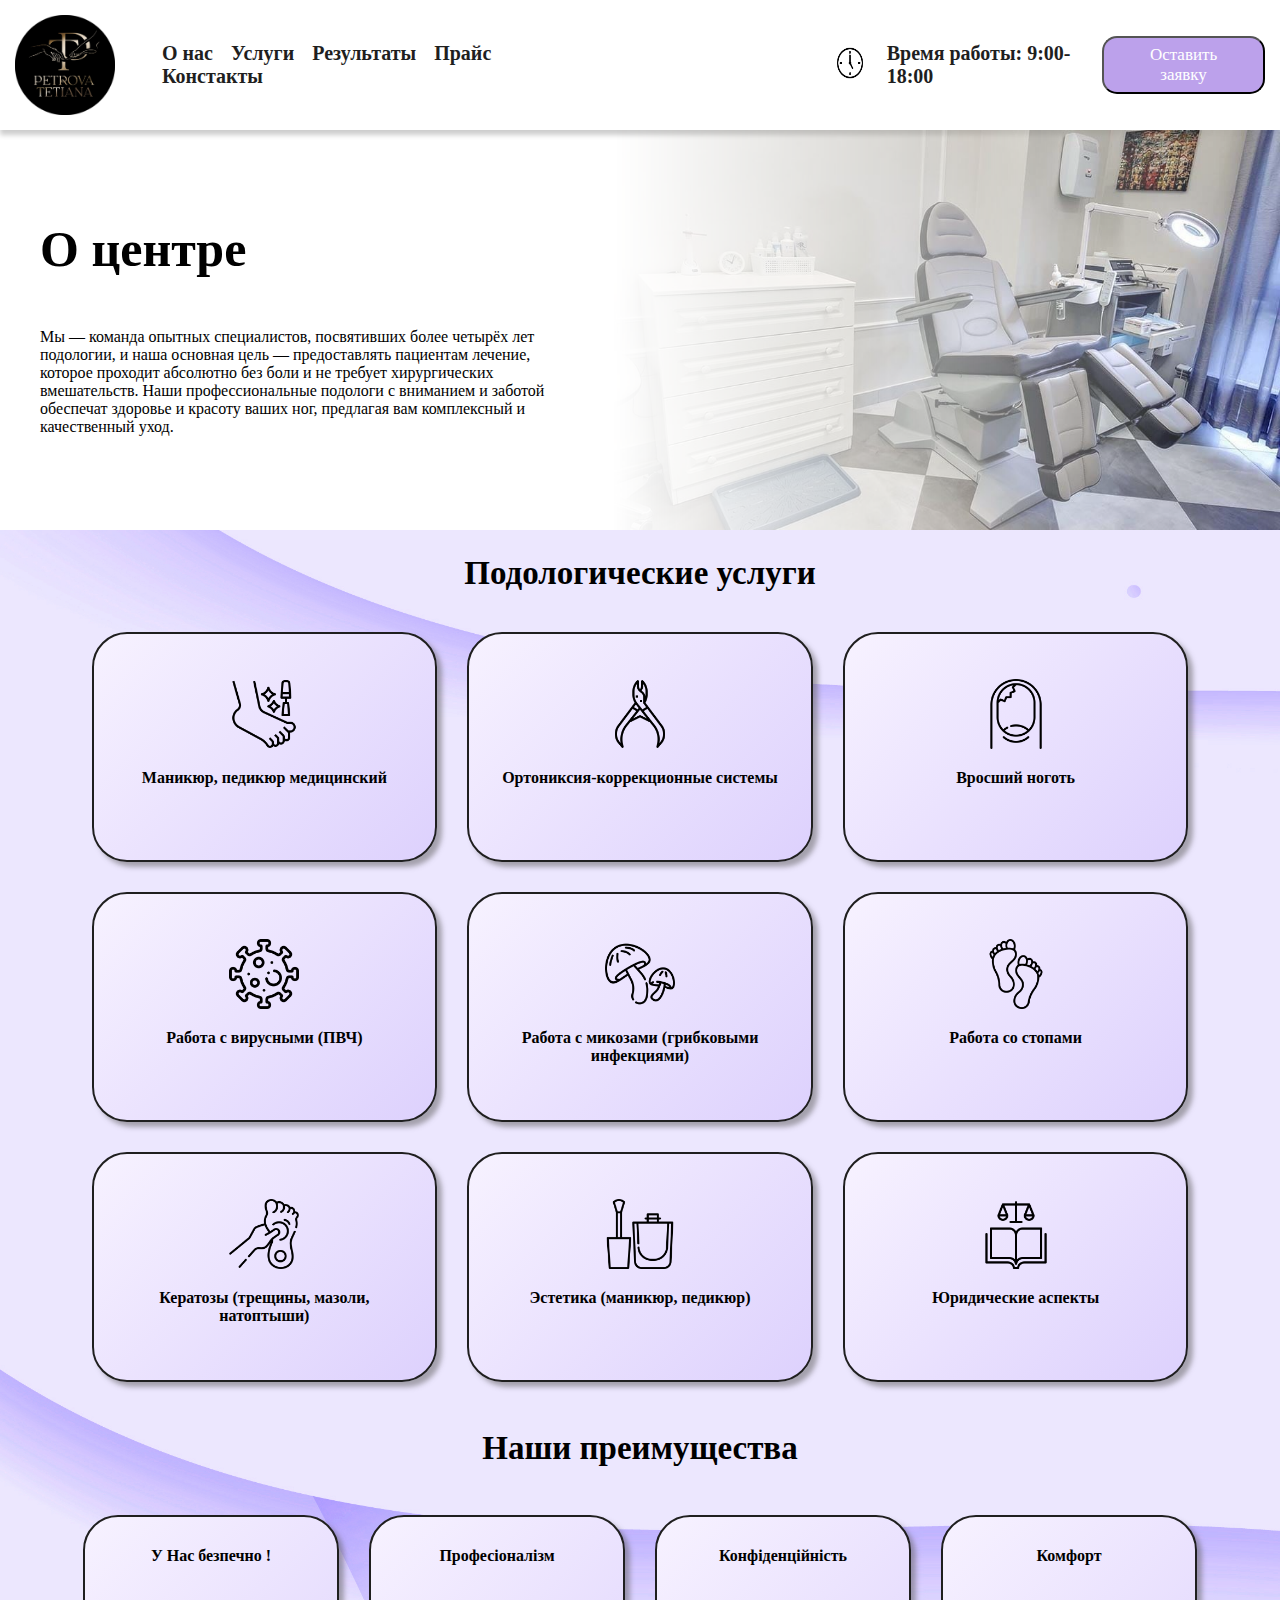
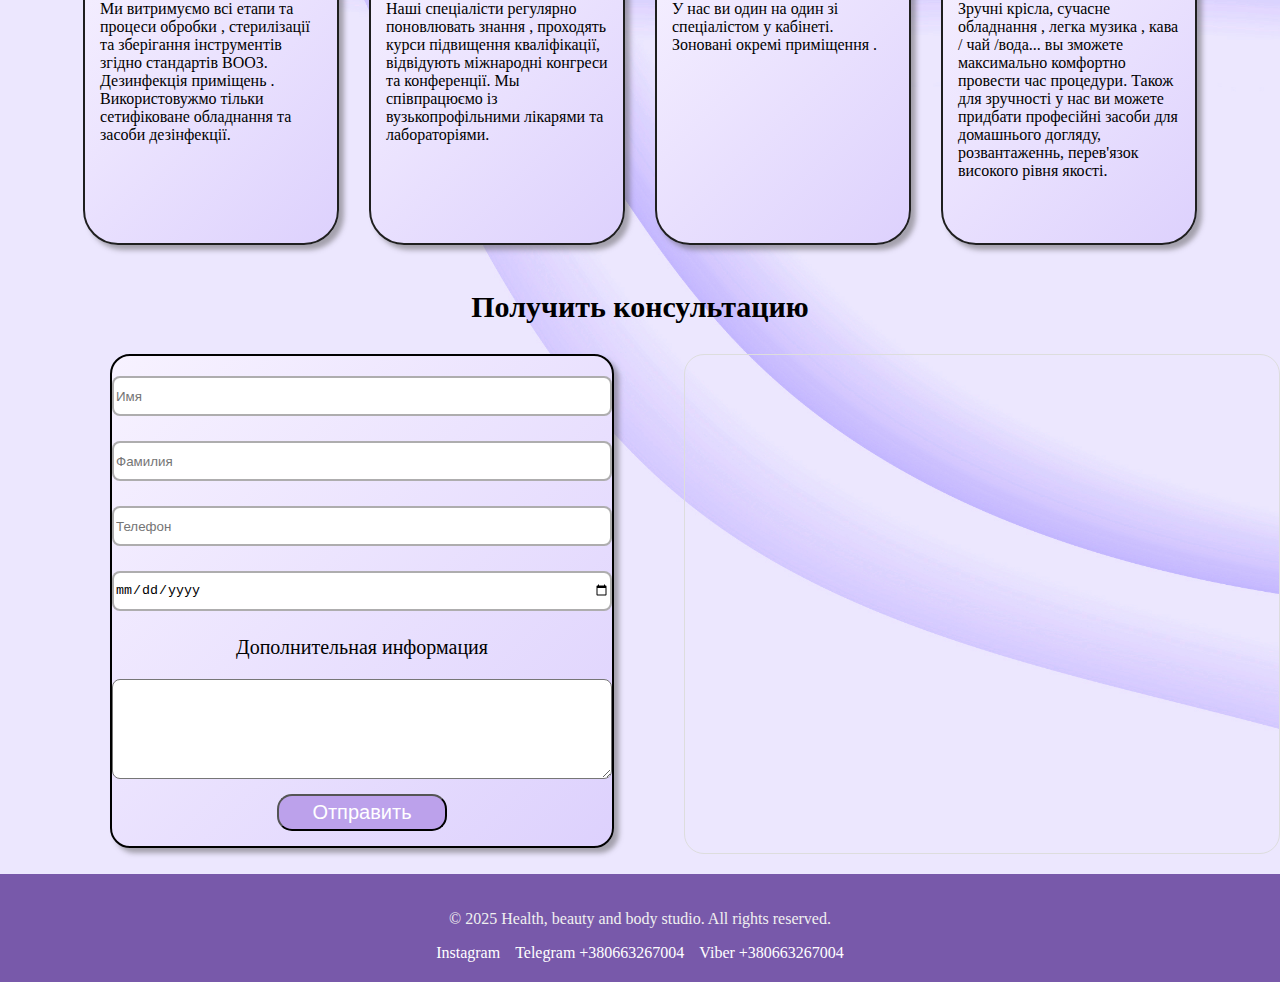
==== index.html @ f690a3dc "first" ====
<!Doctype html>
<html>

<head>
    <link rel="stylesheet" href="css/global.css" type="text/css">
    <link rel="stylesheet" href="css/style.css" type="text/css">

    <meta charset="UTF-8">
    <meta name="viewport" content="width=device-width, initial-scale=1, shrink-to-fit=no">
    <title>Podo
    </title>
</head>

<body>

    <div class="container">
        <header class="header">

            <div class="menu">
                <div class="left-menu">
                    <div class="logo">
                        <img src="Pict/logo.jpg" alt="logo">
                    </div>
                    <div class="text">
                        <div class="registration">
                            <a href="#">О нас</a>
                            <a href="index2.html">Услуги</a>
                            <a href="nextpage.html">Результаты</a>
                            <a href="index-price.html">Прайс</a>
                            <a href="nextpage.html">Констакты</a>
                        </div>
                    </div>
                </div>
                <div class="right-menu">
                    <div class="time">
                        <img src="Pict/time.jpg">
                    </div>

                    <div class="registration1">
                        <a href="#">Время работы: 9:00-18:00</a>
                    </div>

                    <div class="button-menu">
                        <button type="submit" class="menu-but">Оставить заявку</button>
                    </div>
                    
                </div>
                    <div class="hamburger">
                        <img src="Pict/humburger.png">
                    </div>
            </div>
        </header>


        <main>

            <div class="content">

                <div class="o-centre">
                    <p class="text-center">
                        О центре
                    </p>
                    <p class="text-infa">
                        Мы — команда опытных специалистов, посвятивших более четырёх лет подологии,
                        и наша основная цель — предоставлять пациентам лечение, которое проходит абсолютно без боли
                        и не требует хирургических вмешательств. Наши профессиональные подологи с вниманием и заботой
                        обеспечат
                        здоровье и красоту ваших ног, предлагая вам комплексный и качественный уход.
                    </p>
                </div>

                <div class="img-center">
                    <img src="Pict/center2.jpg">
                </div>

            </div>

            <div class="fonj">
                <div class="special-block">

                    <p class="cell_title">Подологические услуги</p>

                    <div class="special-cell">
                        <div class="special">

                            <a href="med-nails.html">

                                <div class="blue-block">
                                    <div class="block">
                                        <img src="Pict/feet.png" alt="Иконка вросшего ногтя" class="icon">
                                    </div>

                                    <p class="special_title">Маникюр, педикюр медицинский</p>

                                </div>
                            </a>
                        </div>
                        <div class="special">
                            
                            <div class="blue-block">
                                <div class="block">
                                    <img src="Pict/feet2.png" alt="Иконка вросшего ногтя" class="icon">
                                </div>

                                <p class="special_title">Ортониксия-коррекционные системы</p>

                            </div>
                            </a>
                        </div>

                        <div class="special">
                            <!-- <a href="nextpage.html">  -->
                            <div class="blue-block">
                                <div class="block">
                                    <img src="Pict/feet3.png" alt="Иконка вросшего ногтя" class="icon">
                                </div>

                                <p class="special_title">Вросший ноготь</p>

                            </div>
                            </a>
                        </div>

                    </div>

                    <div class="special-cell">
                        <div class="special">
                            <!-- <a href="nextpage.html"> -->
                            <div class="blue-block">
                                <div class="block">
                                    <img src="Pict/virus.png" alt="Иконка вросшего ногтя" class="icon">
                                </div>

                                <p class="special_title">Работа с вирусными (ПВЧ)</p>

                            </div>
                            </a>
                        </div>


                        <div class="special">
                            <!-- <a href="nextpage.html"> -->
                            <div class="blue-block">
                                <div class="block">
                                    <img src="Pict/mushroom.png" alt="Иконка вросшего ногтя" class="icon">
                                </div>

                                <p class="special_title">Работа с микозами (грибковыми инфекциями)</p>

                            </div>
                            </a>
                        </div>

                        <div class="special">
                            <!-- <a href="nextpage.html"> -->
                            <div class="blue-block">
                                <div class="block">
                                    <img src="Pict/feet4.png" alt="Иконка вросшего ногтя" class="icon">
                                </div>

                                <p class="special_title">Работа со стопами</p>

                            </div>
                            </a>
                        </div>

                    </div>

                    <div class="special-cell">
                        <div class="special">
                            <!-- <a href="nextpage.html"> -->
                            <div class="blue-block">
                                <div class="block">
                                    <img src="Pict/feet5.png" alt="Иконка вросшего ногтя" class="icon">
                                </div>

                                <p class="special_title">Кератозы (трещины, мазоли, натоптыши)</p>

                            </div>
                            </a>
                        </div>


                        <div class="special">
                            <!-- <a href="nextpage.html"> -->
                            <div class="blue-block">
                                <div class="block">
                                    <img src="Pict/feet6.png" alt="Иконка вросшего ногтя" class="icon">
                                </div>

                                <p class="special_title">Эстетика (маникюр, педикюр)</p>

                            </div>
                            </a>
                        </div>

                        <div class="special">
                            <!-- <a href="nextpage.html"> -->
                            <div class="blue-block">
                                <div class="block">
                                    <img src="Pict/book.png" alt="Иконка вросшего ногтя" class="icon">
                                </div>

                                <p class="special_title">Юридические аспекты</p>

                            </div>
                            </a>
                        </div>

                    </div>
                    <!-- <div class="button-content"><button type="submit" class="menu-but">Посмотреть все</button></div> -->
                </div>

                <div class="text-preim">
                    <p class="preim">Наши преимущества</p>
                </div>

                <div class="block-preim">

                    <div class="preim-cell">
                        <div class="block1234">
                            <div class="blue-block">
                                <p class="preim_title">У Нас безпечно ! </p>
                                <p class="preim_title1234">
                                    Ми витримуємо всі етапи та процеси обробки , стерилізації та зберігання інструментів
                                    згідно стандартів ВООЗ.
                                    Дезинфекція приміщень .
                                    Використовужмо тільки сетифіковане обладнання та засоби дезінфекції.
                                </p>
                            </div>
                        </div>

                        <div class="block1234">
                            <div class="blue-block">
                                <p class="preim_title">Професіоналізм</p>
                                <p class="preim_title1234">
                                    Наші спеціалісти регулярно поновлювать знання , проходять курси підвищення
                                    кваліфікації, відвідують міжнародні конгреси та конференції.
                                    Мы співпрацюємо із вузькопрофільними лікарями та лабораторіями.
                                </p>
                            </div>
                        </div>

                        <div class="block1234">
                            <div class="blue-block">
                                <p class="preim_title">Конфіденційність</p>
                                <p class="preim_title1234">
                                    У нас ви один на один зі спеціалістом у кабінеті.
                                    Зоновані окремі приміщення .
                                </p>
                            </div>
                        </div>

                        <div class="block1234">
                            <div class="blue-block">
                                <p class="preim_title"> Комфорт</p>
                                <p class="preim_title1234">
                                    Зручні крісла, сучасне обладнання , легка музика , кава / чай /вода... вы зможете
                                    максимально комфортно провести час процедури.
                                    Також для зручності у нас ви можете придбати професійні засоби для домашнього
                                    догляду, розвантаженнь, перев'язок високого рівня якості.
                                </p>
                            </div>
                        </div>
                    </div>

                </div>


                <div class="consultat">
                    <p class="consultat-text">Получить консультацию</p>
                </div>

                <div class="forma-map">
                    <div class="form_section1">
                        <div class="forma">
                            <div class="field">
                                <form action="" method="" class="form-style">
                                    <div class="input-space"><input type="text" placeholder="Имя" id="useremail"
                                            value="" class="text"></div>
                                    <div class="input-space"><input type="text" placeholder="Фамилия" id="useremail"
                                            value="" class="text"></div>
                                    <div class="input-space"><input type="tel" placeholder="Телефон" id="useremail"
                                            value="" class="text"></div>
                                    <div class="input-space"><input type="date" class="date-input"></div>
                                    <p class="dop-info">Дополнительная информация</p>
                                    <div class="textarea-form"><textarea name="message" id="f-message"
                                            class="textarea-form"></textarea></div>
                                    <div class="button-form"><button type="submit">Отправить</button></div>
                            </div>
                            </form>
                        </div>
                    </div>

                    <div class="map">
                        <iframe
                            src="https://www.google.com/maps/embed?pb=!1m18!1m12!1m3!1d2757.0148078729403!2d30.653273000000006!3d46.289680000000004!2m3!1f0!2f0!3f0!3m2!1i1024!2i768!4f13.1!3m3!1m2!1s0x40c7c90f96110749%3A0x983efba6a81746a6!2z0YPQuy4g0J_QsNGA0LrQvtCy0LDRjywgNDjQkSwg0KfQtdGA0L3QvtC80L7RgNGB0LosINCe0LTQtdGB0YHQutCw0Y8g0L7QsdC70LDRgdGC0YwsIDY4MDAw!5e0!3m2!1sru!2sua!4v1729972985878!5m2!1sru!2sua"
                            width="600" height="450" style="border:0;" allowfullscreen="" loading="lazy"
                            referrerpolicy="no-referrer-when-downgrade"></iframe>
                    </div>

                </div>
            </div>


            <footer class="footer">
                <div class="footer-container">
                    <p>&copy; 2025 Health, beauty and body studio. All rights reserved.</p>
                    <ul class="footer-links">
                        <li><a href="#">Instagram </a></li>
                        <li><a href="#">Telegram +380663267004</a></li>
                        <li><a href="#">Viber +380663267004</a></li>
                    </ul>
                </div>
            </footer>



        </main>
    </div>


    <div class="popup">

        <div class="forma">
            <div class="field">
                <form action="" method="" class="form-style">
                    <div class="input-space"><input type="text" placeholder="Имя" id="useremail" value="" class="text">
                    </div>
                    <div class="input-space"><input type="text" placeholder="Фамилия" id="useremail" value=""
                            class="text"></div>
                    <div class="input-space"><input type="tel" placeholder="Телефон" id="useremail" value=""
                            class="text"></div>
                    <div class="input-space"><input type="date" class="date-input"></div>
                    <p class="dop-info">Дополнительная информация</p>
                    <div class="textarea-form"><textarea name="message" id="f-message" class="textarea-form"></textarea>
                    </div>
                    <div class="button-form"><button type="submit">Отправить</button></div>
                </form>
            </div>

            <button class="cross-right">
                <div class="cross">
                </div>
            </button>

        </div>
    </div>

    <script src="js/script.js" defer></script>
</body>

</html>
---- css/global.css ----
*{box-sizing: border-box;}

.hamburger {
    width: 50px;

}

.fonj {
    margin: 0;
    background-image: url('../Pict/fon3.jpg');
    background-size: cover;
}

img {
    max-width: 100%;
}

a {
    text-decoration: none; /* Убирает подчеркивание */
    color: inherit; /* Наследует цвет текста родителя (например, родительского блока) */
}

.header {
   
    box-shadow: 0 5px 5px rgba(0,0,0,0.2);
    display: flex;
}


.left-menu {
    display: flex;
    align-items: center;
    gap: 40px;
}

.right-menu {
    /* display: flex; */
    align-items: center;
    gap: 20px;
    display: none;
    
}

.menu {
    display: flex;
    justify-content: space-between;
    align-items: center;
    padding: 15px;
    gap: 300px;
}

body {
    margin: 0;
}

/* .text {
    display: none;
} */

.button-menu button {
    margin: 0 0 0 0;
    border-radius: 15px;
    background-color: rgb(188, 161, 235);
    color: white;
    font-size: 17px;
    padding: 7px 35px 7px 35px;
    font-family: 'Lobster', cursive;
    cursor: pointer;
}

.registration1 a {
    /* margin: 0 7px 0 7px; */
    color: #1f1f1f;
    font-size: 20px ;
    text-decoration: none;
    font-weight: bold;
    font-family: 'Lobster', cursive;
}

.registration a:hover {
    color: #5f4b8b 
}

.logo {
    width: 100px;
    height: 100px;
    flex-shrink: 0;
}

.logo img {
    width: 100px;
    height: 100px;
    background: none;
    
}


.time img {
    width: 40px;
    height: 40px;
    background: none;
    display: none;
}

/* FOOTER */

.footer {
    background-color: #7859aa;
    color: #f0f0f0;
    padding: 20px 0;
    text-align: center;
  }
  
  .footer-container {
    max-width: 1200px;
    margin: 0 auto;
    padding: 0 20px;
  }
  
  .footer-links {
    list-style: none;
    padding: 0;
    margin: 10px 0 0;
    display: flex;
    justify-content: center;
    gap: 15px;
  }
  
  .footer-links li {
    display: inline;
  }
  
  .footer-links a {
    color: #fff;
    text-decoration: none;
    font-weight: 500;
  }
  
  .footer-links a:hover {
    text-decoration: underline;
  }
/*  */
/*  */
/*  */
/* POPOUP */
.popup {
    width: 100%;
    height: 100%;
    position: fixed;
    background-color: rgba(0, 0, 0, 0.5);
    top: 0;
    left: 0;
    z-index: 100;
    display: flex;
    justify-content: center;
    align-items: center; 
    display: none;
}

.active {
    display: flex;
}

.popup .forma {
    width: 42%;
    position: relative;
    
}

.cross {
    position: absolute;
    top: 50%;
    left: 50%;
    width: 30px;
    height: 4px;
    background-color: black;
    transform: translate(-50%, -50%) rotate(45deg);
  }

  .cross::before {
    content: '';
    position: absolute;
    width: 30px;
    height: 4px;
    background-color: black;
    transform: rotate(90deg);
    top: 0;
    left: 0;
  }
  
  

.cross-right {
    position: absolute;
    right: 5px;
    top: 5px;
    width: 30px;
    height: 30px;
    background: none;
    border: none;
    padding: 0;
    cursor: pointer;
}




.img-center img{
    width: 800px;
    height: 400px;
    object-fit: cover;
    mask-image: linear-gradient(to left, rgba(0, 0, 0, 1), rgba(0, 0, 0, 0));
    display: block;
}

.content{
    display: flex;
    justify-content: center;
}

.text-center{
    font-weight: bold;
    font-size: 50px;
    font-family: 'Lobster', cursive;
}

.text-infa{
    font-family: 'Lobster', cursive;

}

.o-centre{
    margin: 40px;
    width: 50%;
}

@media (min-width: 768px) {
 
    .right-menu {
        display: flex;
        
    }

}

@media (min-width: 1080px) {

    .registration a {
        margin: 0 7px 0 7px;
        color: #1f1f1f;
        font-size: 20px ;
        text-decoration: none;
        font-weight: bold;
        font-family: 'Lobster', cursive;
    }

    .hamburger {
        display: none;
    }

}

@media (min-width: 1200px) {
    
.time img {
    display: inline-block;
}

}
---- css/style.css ----
/* main {
    display: none;
} */


/* Таблички с категориями */
.cell_title{
    text-align: center;
    font-weight: bold;
    font-size: 1.5rem;
    font-family: 'Lobster', cursive;
    font-size: 33px;
    margin: 0;
    padding: 25px;
}

.special-cell{
    display: flex;
    justify-content: center;
   
}

.special{
    border: 2px solid #1f1f1f;
    border-radius: 35px;
    width: 27%;
    height: 230px;
    margin: 15px; 
    background: linear-gradient(135deg, #f7f2ff, #ddd1fd);
    cursor: pointer;
    box-shadow: 5px 5px 5px rgba(93, 91, 94, 0.5);
}

.special:hover {
    color: #5f4b8b 
}




  .special_title {
    text-align: center;
    font-weight: bold;
    font-size: 1rem;
    margin: 10px;
    padding: 10px;
    font-family: 'Lobster', cursive;
}

.button-content button{
    display: inline-block;
    border-radius: 15px;
    background-color: rgb(188, 161, 235);
    color: white;
    font-size: 23px;
    padding: 7px 35px 7px 35px;
    margin: 15px;
    font-family: 'Lobster', cursive;
}

.button-content {
    display: flex;
    justify-content: center;
}



/* Таблички преимуществ */

.preim{
    text-align: center;
    font-weight: bold;
    font-size: 1.5rem;
    font-family: 'Lobster', cursive;
    font-size: 33px;
}

.preim-cell{
    display: flex;
    justify-content: center;
   
}

.block1234{
    border: 2px solid #1f1f1f;
    border-radius: 35px;
    width: 20%;
    height: 330px;
    margin: 15px; 
    background: linear-gradient(135deg, #f7f2ff, #ddd1fd);
    box-shadow: 5px 5px 5px rgba(93, 91, 94, 0.5);
}



.preim_title {
    text-align: center;
    font-weight: bold;
    font-size: 1rem;
    margin: 10px;
    padding: 20px;
    font-family: 'Lobster', cursive;
}

.preim_title1234 {
    font-size: 1rem;
    font-family: 'Lobster', cursive;   
    margin: 15px;
}

.consultat-text {
    text-align: center;
    font-weight: bold;
    font-size: 1.5rem;
    font-family: 'Lobster', cursive;
    font-size: 30px;
}

/* Форма */

.forma {
    text-align: center;
    border: 2px solid black;
    font-family: 'Lobster', cursive;
    border-radius: 20px;
    background: linear-gradient(135deg, #f7f2ff, #ddd1fd);
    box-shadow: 5px 5px 5px rgba(93, 91, 94, 0.5);
    margin: 0 0 20px 0;
}



.field {
    width: 500px;
    margin: 0 auto;
}

.form_section1 {
    width: 42%;
    margin: 0 0 0 110px;
  
    
}

.input-space input{
    width: 100%;
    height: 40px;
    display: block;
    margin: 20px 0 25px 0;
    border-radius: 8px;
    background-color:#ffffff;
    border: 2px solid rgba(93, 91, 94, 0.5);
}

.textarea-form textarea{
    width: 100%;
    height: 100px;
    display: block;
    border-radius: 8px;
    background-color: #ffffff
}


.button-form button{
    display: block;
    width: 170px;
    height: 37px;
    margin: 15px 140px 15px 165px;
    border-radius: 15px;
    background-color: rgb(188, 161, 235);
    color: white;
    font-size: 20px;
}  

.dop-info {
    font-size: 20px;
    
}

/* КАРТА */

.forma-map {
    display: flex;
}

.map {
    position: relative;
    width: 100%;
    max-width: 600px; /* Максимальная ширина карты */
    height: 500px; /* Высота карты */
    margin: auto;
    border: 1px solid #ddd;
    overflow: hidden;
    display: flex;
    border-radius: 20px;
    margin: 0 0 20px 70px;
}
.map iframe {
    width: 100%;
    height: 100%;
    border: none;
}


/* иконки картинки  */

  .icon {
    width: 70px;
    vertical-align: middle;
    margin: 45px 0 0 0;
}

.block {
    display: flex;
    justify-content: center;
}
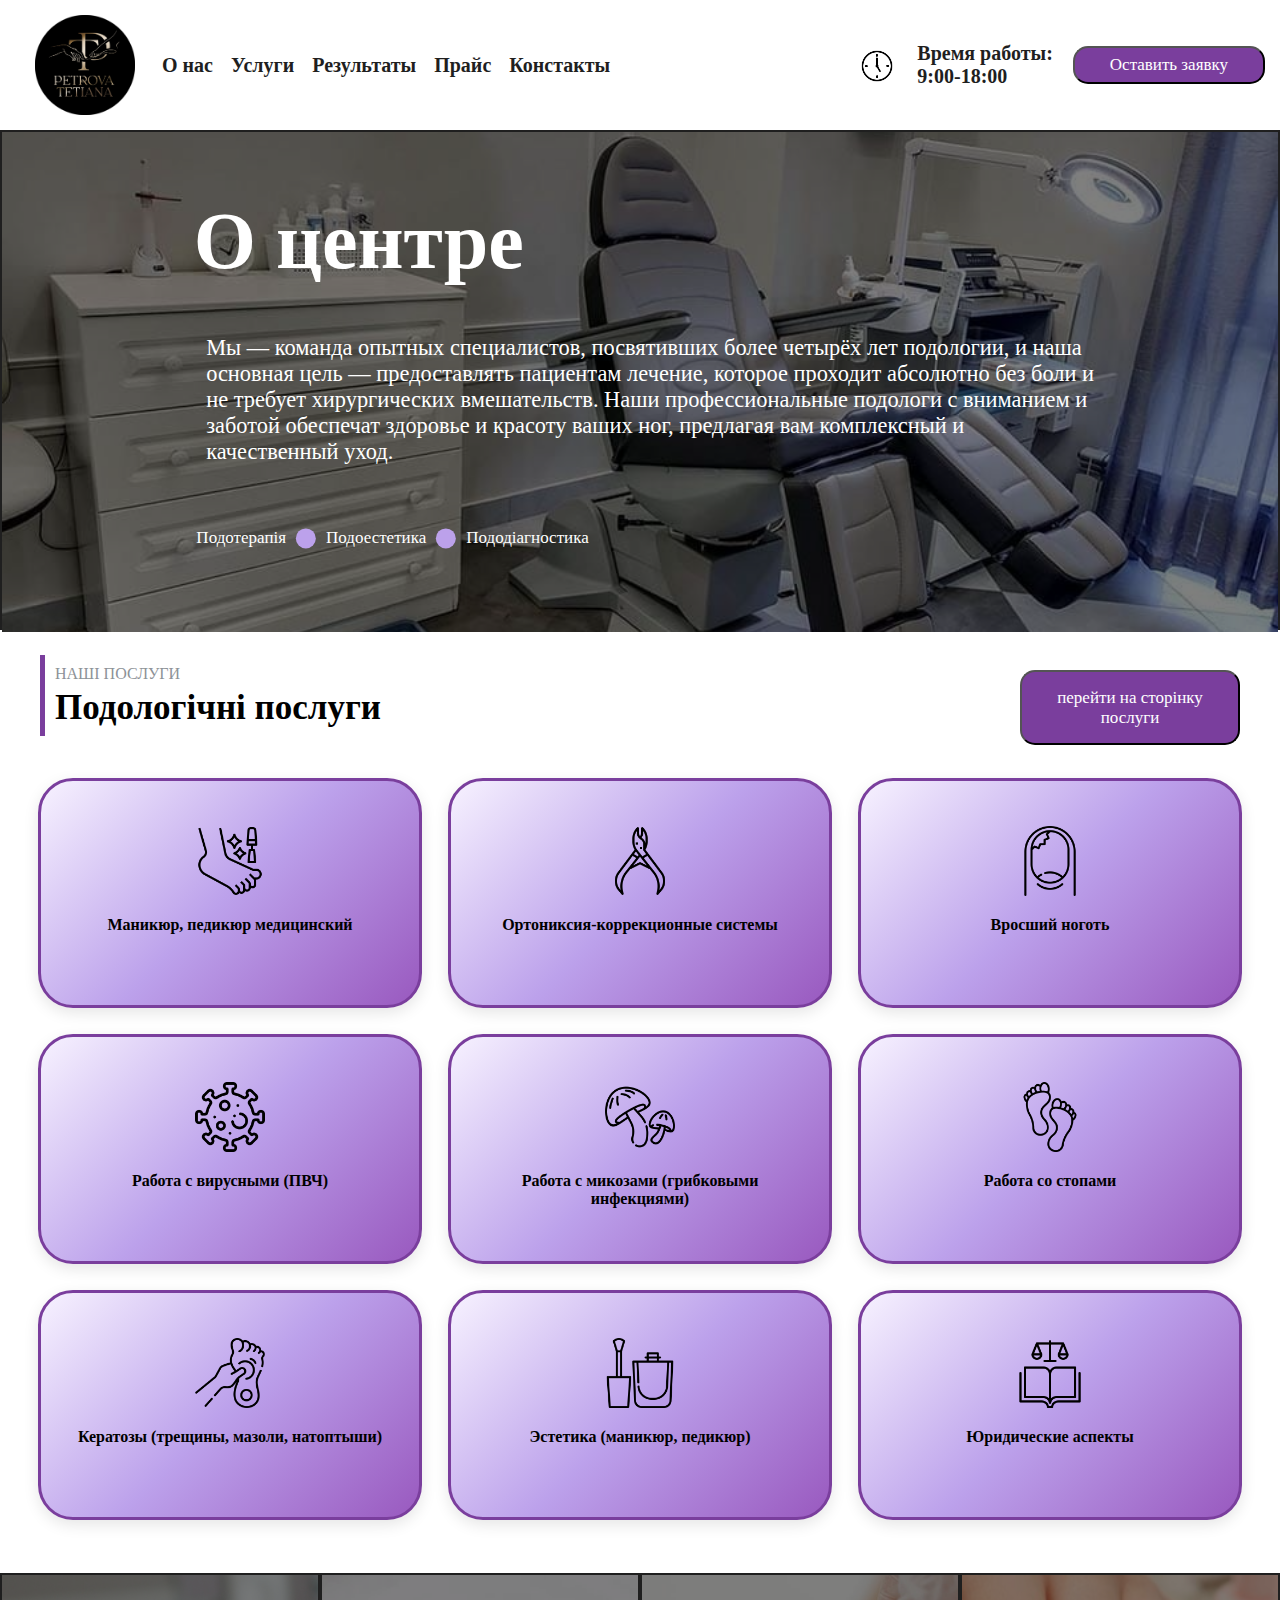
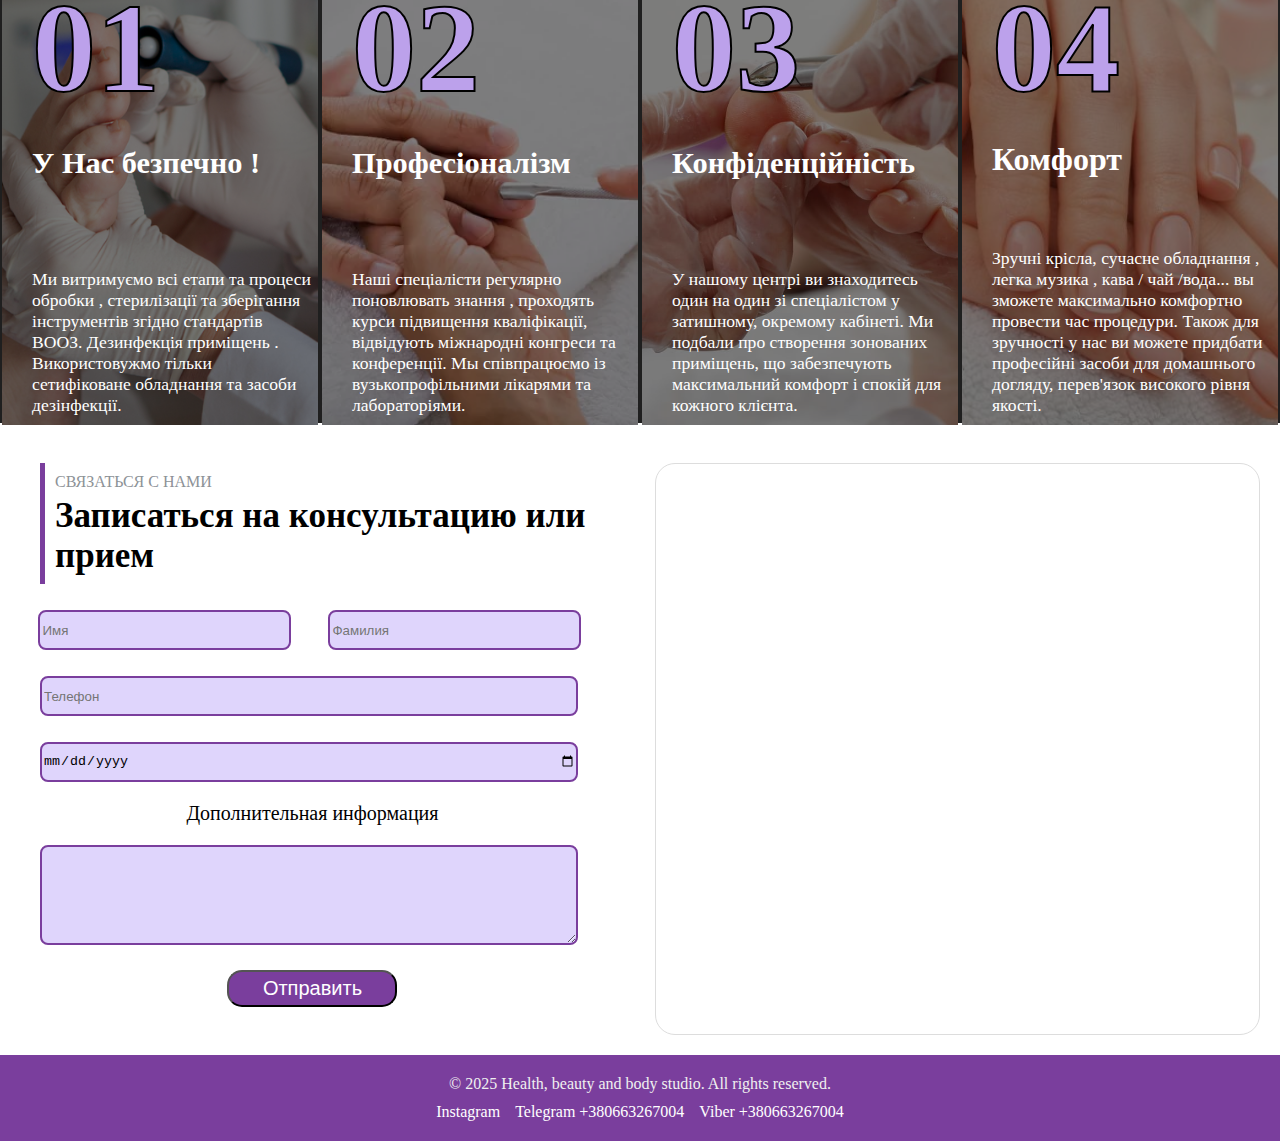
==== commit 7be34454: "new podo" ====
--- a/index.html
+++ b/index.html
@@ -23,11 +23,11 @@
                     </div>
                     <div class="text">
                         <div class="registration">
-                            <a href="#">О нас</a>
-                            <a href="index2.html">Услуги</a>
-                            <a href="nextpage.html">Результаты</a>
-                            <a href="index-price.html">Прайс</a>
-                            <a href="nextpage.html">Констакты</a>
+                            <a href="index.html">О нас</a>
+                            <a href="service.html">Услуги</a>
+                            <a href="result.html">Результаты</a>
+                            <a href="price.html">Прайс</a>
+                            <a href="contact.html">Констакты</a>
                         </div>
                     </div>
                 </div>
@@ -37,7 +37,7 @@
                     </div>
 
                     <div class="registration1">
-                        <a href="#">Время работы: 9:00-18:00</a>
+                        <a href="#">Время работы:<br> 9:00-18:00</a>
                     </div>
 
                     <div class="button-menu">
@@ -54,57 +54,61 @@
 
         <main>
 
-            <div class="content">
-
-                <div class="o-centre">
-                    <p class="text-center">
-                        О центре
-                    </p>
-                    <p class="text-infa">
-                        Мы — команда опытных специалистов, посвятивших более четырёх лет подологии,
-                        и наша основная цель — предоставлять пациентам лечение, которое проходит абсолютно без боли
-                        и не требует хирургических вмешательств. Наши профессиональные подологи с вниманием и заботой
-                        обеспечат
-                        здоровье и красоту ваших ног, предлагая вам комплексный и качественный уход.
-                    </p>
-                </div>
-
-                <div class="img-center">
-                    <img src="Pict/center2.jpg">
-                </div>
-
-            </div>
-
+                <div class="content">
+                    
+                    <div class="img-center">
+                        <img src="Pict/center2.jpg">
+                    </div>
+
+                    <!-- <div class="o-centre"> -->
+                        <div class="overlay"></div>
+                        <p class="text-center">
+                            О центре
+                        </p>
+                        <p class="text-infa">
+                            Мы — команда опытных специалистов, посвятивших более четырёх лет подологии,
+                            и наша основная цель — предоставлять пациентам лечение, которое проходит абсолютно без боли
+                            и не требует хирургических вмешательств. Наши профессиональные подологи с вниманием и заботой
+                            обеспечат
+                            здоровье и красоту ваших ног, предлагая вам комплексный и качественный уход.
+                        </p>
+                    <!-- </div> -->
+                    <div class="circle2">
+                        <p class="podo-text">Подотерапія</p>
+                        <div class="circle"></div>
+                        <p class="podo-text">Подоестетика</p>
+                        <div class="circle"></div>
+                        <p class="podo-text">Пододіагностика</p>
+                    </div>
+                </div>
+            
             <div class="fonj">
                 <div class="special-block">
-
-                    <p class="cell_title">Подологические услуги</p>
-
+                    <div class="service-text-button">
+                        <div class="consultat-service"> 
+                            <p class="consultat-text-grey">наші послуги</p>
+                            <p class="consultat-text">Подологічні послуги</p>
+                        </div>
+                        <button type="submit" class="button-service">перейти на сторінку послуги</button>
+                    </div>
+                    <!-- <p class="cell_title">Подологические услуги</p> -->
                     <div class="special-cell">
                         <div class="special">
-
                             <a href="med-nails.html">
-
-                                <div class="blue-block">
                                     <div class="block">
                                         <img src="Pict/feet.png" alt="Иконка вросшего ногтя" class="icon">
                                     </div>
 
                                     <p class="special_title">Маникюр, педикюр медицинский</p>
-
-                                </div>
-                            </a>
-                        </div>
-                        <div class="special">
-                            
-                            <div class="blue-block">
+                            </a>
+                        </div>
+                        
+                        <div class="special">
+                            <a href="orthonyxia.html">
                                 <div class="block">
                                     <img src="Pict/feet2.png" alt="Иконка вросшего ногтя" class="icon">
                                 </div>
-
                                 <p class="special_title">Ортониксия-коррекционные системы</p>
-
-                            </div>
                             </a>
                         </div>
 
@@ -121,9 +125,9 @@
                             </a>
                         </div>
 
-                    </div>
-
-                    <div class="special-cell">
+                    
+
+                    
                         <div class="special">
                             <!-- <a href="nextpage.html"> -->
                             <div class="blue-block">
@@ -137,7 +141,7 @@
                             </a>
                         </div>
 
-
+                    
                         <div class="special">
                             <!-- <a href="nextpage.html"> -->
                             <div class="blue-block">
@@ -164,9 +168,9 @@
                             </a>
                         </div>
 
-                    </div>
-
-                    <div class="special-cell">
+                    
+
+                    
                         <div class="special">
                             <!-- <a href="nextpage.html"> -->
                             <div class="blue-block">
@@ -206,20 +210,28 @@
                             </div>
                             </a>
                         </div>
-
-                    </div>
-                    <!-- <div class="button-content"><button type="submit" class="menu-but">Посмотреть все</button></div> -->
-                </div>
-
-                <div class="text-preim">
-                    <p class="preim">Наши преимущества</p>
-                </div>
-
+                    </div>
+                    
+                    
+                </div>
+            
+
+                <!-- <div class="consultat-service"> 
+                    <p class="consultat-text-grey">наші послуги</p>
+                    <p class="consultat-text">Наші переваги</p>
+                </div> -->
+
+            </div>
                 <div class="block-preim">
 
                     <div class="preim-cell">
+                        
                         <div class="block1234">
-                            <div class="blue-block">
+                            <div class="preim-pict">
+                                <img src="Pict/preim1.png">
+                            </div>
+                            <div class="overlay"></div>
+                                <p class="number">01</p>
                                 <p class="preim_title">У Нас безпечно ! </p>
                                 <p class="preim_title1234">
                                     Ми витримуємо всі етапи та процеси обробки , стерилізації та зберігання інструментів
@@ -227,80 +239,91 @@
                                     Дезинфекція приміщень .
                                     Використовужмо тільки сетифіковане обладнання та засоби дезінфекції.
                                 </p>
-                            </div>
+                            
                         </div>
 
                         <div class="block1234">
-                            <div class="blue-block">
+                            <div class="preim-pict">
+                                <img src="Pict/preim3.jpg">
+                            </div>
+                            <div class="overlay"></div>
+                                <p class="number">02</p>
                                 <p class="preim_title">Професіоналізм</p>
                                 <p class="preim_title1234">
                                     Наші спеціалісти регулярно поновлювать знання , проходять курси підвищення
                                     кваліфікації, відвідують міжнародні конгреси та конференції.
                                     Мы співпрацюємо із вузькопрофільними лікарями та лабораторіями.
                                 </p>
-                            </div>
+                            
                         </div>
 
                         <div class="block1234">
-                            <div class="blue-block">
+                            <div class="preim-pict">
+                                <img src="Pict/preim2.jpg">
+                            </div>
+                            <div class="overlay"></div>
+                                <p class="number">03</p>
                                 <p class="preim_title">Конфіденційність</p>
                                 <p class="preim_title1234">
-                                    У нас ви один на один зі спеціалістом у кабінеті.
-                                    Зоновані окремі приміщення .
+                                У нашому центрі ви знаходитесь один на один зі спеціалістом у затишному, 
+                                окремому кабінеті. Ми подбали про створення зонованих приміщень, що забезпечують 
+                                максимальний комфорт і спокій для кожного клієнта.
                                 </p>
-                            </div>
+                            
                         </div>
 
                         <div class="block1234">
-                            <div class="blue-block">
-                                <p class="preim_title"> Комфорт</p>
+                            <div class="preim-pict">
+                                <img src="Pict/preim4.jpg">
+                            </div>
+                            <div class="overlay"></div>
+                                <p class="number">04</p>
+                                <p class="preim_title4"> Комфорт</p>
                                 <p class="preim_title1234">
                                     Зручні крісла, сучасне обладнання , легка музика , кава / чай /вода... вы зможете
                                     максимально комфортно провести час процедури.
                                     Також для зручності у нас ви можете придбати професійні засоби для домашнього
-                                    догляду, розвантаженнь, перев'язок високого рівня якості.
+                                    догляду, перев'язок високого рівня якості.
                                 </p>
-                            </div>
-                        </div>
-                    </div>
-
-                </div>
-
-
-                <div class="consultat">
-                    <p class="consultat-text">Получить консультацию</p>
-                </div>
+                            
+                        </div>
+                    </div>
+
+                </div>
+
+
+                
 
                 <div class="forma-map">
                     <div class="form_section1">
                         <div class="forma">
-                            <div class="field">
+                            <div class="consultat"> 
+                                <p class="consultat-text-grey">связаться с нами</p>
+                                <p class="consultat-text">Записаться на консультацию или прием</p>
+                            </div>
                                 <form action="" method="" class="form-style">
-                                    <div class="input-space"><input type="text" placeholder="Имя" id="useremail"
-                                            value="" class="text"></div>
-                                    <div class="input-space"><input type="text" placeholder="Фамилия" id="useremail"
-                                            value="" class="text"></div>
-                                    <div class="input-space"><input type="tel" placeholder="Телефон" id="useremail"
-                                            value="" class="text"></div>
+                                    <div class="name-surname">
+                                        <div class="input-spaceName"><input type="text" placeholder="Имя" id="useremail" value="" class="text"></div>
+                                        <div class="input-spaceName"><input type="text" placeholder="Фамилия" id="useremail" value="" class="text"></div>
+                                    </div>
+                                    <div class="input-space"><input type="tel" placeholder="Телефон" id="useremail" value="" class="text"></div>
                                     <div class="input-space"><input type="date" class="date-input"></div>
                                     <p class="dop-info">Дополнительная информация</p>
-                                    <div class="textarea-form"><textarea name="message" id="f-message"
-                                            class="textarea-form"></textarea></div>
+                                    <div class="textarea-form"><textarea name="message" id="f-message" class="textarea-form"></textarea></div>
                                     <div class="button-form"><button type="submit">Отправить</button></div>
-                            </div>
+                            
                             </form>
                         </div>
                     </div>
 
                     <div class="map">
-                        <iframe
-                            src="https://www.google.com/maps/embed?pb=!1m18!1m12!1m3!1d2757.0148078729403!2d30.653273000000006!3d46.289680000000004!2m3!1f0!2f0!3f0!3m2!1i1024!2i768!4f13.1!3m3!1m2!1s0x40c7c90f96110749%3A0x983efba6a81746a6!2z0YPQuy4g0J_QsNGA0LrQvtCy0LDRjywgNDjQkSwg0KfQtdGA0L3QvtC80L7RgNGB0LosINCe0LTQtdGB0YHQutCw0Y8g0L7QsdC70LDRgdGC0YwsIDY4MDAw!5e0!3m2!1sru!2sua!4v1729972985878!5m2!1sru!2sua"
+                        <iframe src="https://www.google.com/maps/embed?pb=!1m18!1m12!1m3!1d2757.0148078729403!2d30.653273000000006!3d46.289680000000004!2m3!1f0!2f0!3f0!3m2!1i1024!2i768!4f13.1!3m3!1m2!1s0x40c7c90f96110749%3A0x983efba6a81746a6!2z0YPQuy4g0J_QsNGA0LrQvtCy0LDRjywgNDjQkSwg0KfQtdGA0L3QvtC80L7RgNGB0LosINCe0LTQtdGB0YHQutCw0Y8g0L7QsdC70LDRgdGC0YwsIDY4MDAw!5e0!3m2!1sru!2sua!4v1729972985878!5m2!1sru!2sua"
                             width="600" height="450" style="border:0;" allowfullscreen="" loading="lazy"
                             referrerpolicy="no-referrer-when-downgrade"></iframe>
                     </div>
 
                 </div>
-            </div>
+            
 
 
             <footer class="footer">
--- a/css/global.css
+++ b/css/global.css
@@ -1,15 +1,25 @@
 *{box-sizing: border-box;}
+
+h1, h2, h3, p {
+    margin: 0;
+    padding: 0;
+  }
+  
 
 .hamburger {
     width: 50px;
 
 }
 
-.fonj {
+/* .fonj {
     margin: 0;
-    background-image: url('../Pict/fon3.jpg');
+    background-color: #333333;
+    /* background-image: url('../Pict/purple5.jpg');
     background-size: cover;
-}
+    padding: 20px 0 20px 0;
+}  */
+
+
 
 img {
     max-width: 100%;
@@ -21,7 +31,7 @@
 }
 
 .header {
-   
+    /* position: fixed; */
     box-shadow: 0 5px 5px rgba(0,0,0,0.2);
     display: flex;
 }
@@ -34,11 +44,16 @@
 }
 
 .right-menu {
-    /* display: flex; */
+    display: flex;
     align-items: center;
-    gap: 20px;
+    /* gap: 20px; */
+    /* display: none; */
+    
+    
+}
+
+.text {
     display: none;
-    
 }
 
 .menu {
@@ -46,11 +61,20 @@
     justify-content: space-between;
     align-items: center;
     padding: 15px;
-    gap: 300px;
-}
+    gap: 30px;
+    width: 100%;
+}
+
+
+
+
+
+
 
 body {
     margin: 0;
+    /* height: 100vh; 
+    background-color: #f4f0f9;  */
 }
 
 /* .text {
@@ -60,12 +84,13 @@
 .button-menu button {
     margin: 0 0 0 0;
     border-radius: 15px;
-    background-color: rgb(188, 161, 235);
+    background-color: #7A3E9D;
     color: white;
     font-size: 17px;
     padding: 7px 35px 7px 35px;
     font-family: 'Lobster', cursive;
     cursor: pointer;
+    display: none;
 }
 
 .registration1 a {
@@ -78,7 +103,7 @@
 }
 
 .registration a:hover {
-    color: #5f4b8b 
+    color: #5f4b8b ;
 }
 
 .logo {
@@ -91,7 +116,7 @@
     width: 100px;
     height: 100px;
     background: none;
-    
+    margin: 0 0 0 20px;
 }
 
 
@@ -105,7 +130,7 @@
 /* FOOTER */
 
 .footer {
-    background-color: #7859aa;
+    background-color: #7A3E9D;
     color: #f0f0f0;
     padding: 20px 0;
     text-align: center;
@@ -209,35 +234,68 @@
     width: 800px;
     height: 400px;
     object-fit: cover;
-    mask-image: linear-gradient(to left, rgba(0, 0, 0, 1), rgba(0, 0, 0, 0));
+    /* mask-image: linear-gradient(to left, rgba(0, 0, 0, 1), rgba(0, 0, 0, 0)); */
     display: block;
 }
 
 .content{
-    display: flex;
-    justify-content: center;
+    /* display: flex;
+    justify-content: center; */
+    
 }
 
 .text-center{
     font-weight: bold;
     font-size: 50px;
     font-family: 'Lobster', cursive;
+    margin: 35px 0 40px 25px;
+    /* text-align: center; */
 }
 
 .text-infa{
     font-family: 'Lobster', cursive;
-
+    /* margin: 0 0 0 20px; */
+    margin: 40px 0 0 0;
 }
 
 .o-centre{
     margin: 40px;
-    width: 50%;
-}
+    /* width: 50%; */
+
+}
+
+/* @media (min-width: 480px) {
+    .registration {
+        display: none;
+    }
+} */
+
 
 @media (min-width: 768px) {
  
     .right-menu {
         display: flex;
+        
+    }
+
+    .button-menu button {
+        display: block;
+    }
+
+    .registration1 br {
+        display: none;
+    }
+
+    .right-menu {
+        gap: 20px;
+}
+
+}
+
+@media (min-width: 800px) {
+    .img-center img{
+        width: 100%;
+        height: 450px;
         
     }
 
@@ -258,12 +316,108 @@
         display: none;
     }
 
+    
+
+    .img-center img{
+        width: 100%;
+        height: 500px;
+        object-fit: cover;
+        object-position: center;
+        display: block;
+    }
+    
+
+    
+    .content .overlay{
+        position: absolute;
+        top: 0;
+        left: 0;
+        width: 100%;
+        height: 500px;
+        background: rgba(0, 0, 0, 0.5);
+    }
+
+    .content {
+        position: relative;
+        border: 2px solid #1f1f1f;
+        width: 100%;
+        height: 500px;
+        background-color: rgba(0, 0, 0, 0.5);
+        color: white;
+    }
+
+    /* .content{
+        display: flex;
+        justify-content: center; */
+        /* background: linear-gradient(to right, rgba(0, 0, 0, 0.8), rgba(0, 0, 0, 0.3), rgba(0, 0, 0, 0)),
+                url('center2.jpg') no-repeat center/cover;
+       order: 0; */
+    /* } */
+    
+    /* .o-centre {
+        z-index: 1;
+        width: 50%;
+        color: white;
+        position: absolute;
+    } */
+
+
+
+    .text-center{
+        text-align: center;
+        font-weight: bold;
+        font-size: 5rem;
+        font-family: 'Lobster', cursive;
+        position: absolute;
+        top: 15%; /* Центрирование по вертикали */
+        left: 26%; /* Центрирование по горизонтали */
+        transform: translate(-50%, -50%); /* Смещение на половину ширины и высоты */
+
+    }
+    
+    .text-infa{
+        /* text-align: justify; */
+        font-family: 'Lobster', cursive;
+        width: 70%;
+        font-size: 1.4rem;
+        position: absolute;
+        top: 46%; /* Центрирование по вертикали */
+        left: 51%; /* Центрирование по горизонтали */
+        transform: translate(-50%, -50%); /* Смещение на половину ширины и высоты */
+        
+    }
+    
 }
 
 @media (min-width: 1200px) {
     
 .time img {
     display: inline-block;
-}
-
-}+    margin: 5px 0 0 0;
+}
+
+.text {
+    display: block;
+}
+
+.time {
+  flex-shrink: 0;  
+}
+
+.registration {
+    width: 500px;
+}
+
+.registration1 br{
+    display: block;
+}
+
+}
+
+@media (min-width: 1350px) {
+
+    .registration1 br {
+        display: none;
+    }
+}
+    --- a/css/style.css
+++ b/css/style.css
@@ -2,8 +2,59 @@
     display: none;
 } */
 
-
-/* Таблички с категориями */
+.circle2 {
+    display: flex;
+    justify-content: start;
+    align-items: center;
+    height: 20%;
+    position: absolute;
+    top: 82%;
+    left: 31%;
+    transform: translate(-50%, -50%);
+}
+
+.circle {
+    width: 20px;
+    height: 20px;
+    background-color: rgb(188, 161, 235);
+    border-radius: 50%;
+    margin-right: 10px;
+}
+
+.podo-text {
+    font-size: 17px;
+    font-family: 'Lobster', cursive;
+    margin: 0 10px 0 0;
+}
+
+
+/* Таблички с услугами */
+
+.service-text-button {
+    display: flex;
+    justify-content: space-between;
+}
+
+.consultat-service {
+    margin: 25px 0 0 20px;
+    
+}
+
+
+.button-service  {
+    margin: 40px 40px 0 0;
+    border-radius: 15px;
+    background-color: #7A3E9D;
+    color: white;
+    font-size: 17px;
+    padding: 7px 35px 7px 35px;
+    font-family: 'Lobster', cursive;
+    cursor: pointer;
+    height: 75px;
+    width: 220px;
+    
+}
+
 .cell_title{
     text-align: center;
     font-weight: bold;
@@ -11,34 +62,47 @@
     font-family: 'Lobster', cursive;
     font-size: 33px;
     margin: 0;
-    padding: 25px;
+    padding: 40px 0 20px 0;
+    /* box-shadow: 5px 5px 5px rgba(93, 91, 94, 0.5); */
 }
 
 .special-cell{
     display: flex;
     justify-content: center;
+    flex-wrap: wrap;
+    margin: 20px 0 0 0;
    
 }
 
 .special{
-    border: 2px solid #1f1f1f;
+    box-shadow: 0 5px 15px rgba(0, 0, 0, 0.1);
+    transition: transform 0.3s ease, box-shadow 0.3s ease;
+    background: #dfd5fc; 
+    border: 3px solid #7A3E9D; /* Светлая лиловая рамка */
+    /* border: 2px solid #1f1f1f; */
     border-radius: 35px;
-    width: 27%;
+    /* width: 27%; */
+    width: 43%;
     height: 230px;
     margin: 15px; 
-    background: linear-gradient(135deg, #f7f2ff, #ddd1fd);
+    background: linear-gradient(135deg, #f7f2ff, rgb(188, 161, 235), #9959bf);
     cursor: pointer;
-    box-shadow: 5px 5px 5px rgba(93, 91, 94, 0.5);
+    /* box-shadow: 5px 5px 5px rgba(93, 91, 94, 0.5); */
 }
 
 .special:hover {
-    color: #5f4b8b 
-}
-
-
-
-
-  .special_title {
+    /* color: #5f4b8b  */
+    transform: translateY(-5px);
+    box-shadow: 0 8px 20px rgba(126, 87, 194, 0.3);
+    background: rgb(164, 124, 238); /* Светло-лиловый при наведении */
+    color: #000000;
+}
+
+
+
+
+
+.special_title {
     text-align: center;
     font-weight: bold;
     font-size: 1rem;
@@ -67,107 +131,219 @@
 
 /* Таблички преимуществ */
 
+
+
 .preim{
     text-align: center;
     font-weight: bold;
     font-size: 1.5rem;
     font-family: 'Lobster', cursive;
     font-size: 33px;
+    padding: 40px 0 30px 0;
+    /* box-shadow: 5px 5px 5px rgba(93, 91, 94, 0.5); */
 }
 
 .preim-cell{
     display: flex;
     justify-content: center;
-   
+    flex-wrap: wrap;
+    margin: 40px 0 40px 0;
 }
 
 .block1234{
+    position: relative;
     border: 2px solid #1f1f1f;
-    border-radius: 35px;
-    width: 20%;
-    height: 330px;
-    margin: 15px; 
-    background: linear-gradient(135deg, #f7f2ff, #ddd1fd);
-    box-shadow: 5px 5px 5px rgba(93, 91, 94, 0.5);
-}
-
-
+    /* border-radius: 35px; */
+    /* width: 20%; */
+    /* width: 75%; */
+    width: 100%;
+    height: 450px;
+    /* margin: 15px;  */
+    /* background: linear-gradient(135deg, #f7f2ff, #ddd1fd); */
+    
+    background-color: rgba(0, 0, 0, 0.5); /* Черный с 50% прозрачности */
+    color: white; /* Текст станет белым для контраста */
+    
+}
+
+.block1234 .overlay {
+    position: absolute;
+    top: 0;
+    left: 0;
+    width: 100%;
+    height: 450px;
+    background: rgba(0, 0, 0, 0.5); /* Полупрозрачный черный фон */
+}
+
+.preim-pict {
+    position: absolute;
+    width: 100%;
+    height: auto; /* Высота будет пропорциональной содержимому */
+    overflow: hidden;
+}
+
+.preim-pict img{
+    width: 100%;
+    height: 450px;
+    object-fit: cover; /* Масштабируем изображение без искажений */
+    object-position: center; /* Центровка изображения */
+    display: block;
+    
+}
+
+.number {
+    font-size: 8rem;
+    font-family: 'Pacifico', cursive;
+    font-weight: 600;
+    position: absolute;
+    margin: 20px 0 0 30px;
+    color:rgb(188, 161, 235); 
+    -webkit-text-stroke: 2px #000;
+    
+}
 
 .preim_title {
     text-align: center;
     font-weight: bold;
-    font-size: 1rem;
-    margin: 10px;
-    padding: 20px;
-    font-family: 'Lobster', cursive;
-}
-
-.preim_title1234 {
-    font-size: 1rem;
-    font-family: 'Lobster', cursive;   
-    margin: 15px;
-}
-
-.consultat-text {
+    font-size: 2rem;
+    margin: 0 0 0 30px;
+    font-family: 'Lobster', cursive;
+    position: absolute;
+    bottom: 140px;
+}
+
+.preim_title4 {
     text-align: center;
     font-weight: bold;
+    font-size: 2rem;
+    margin: 20px 10px 15px 30px;
+    font-family: 'Lobster', cursive;
+    position: absolute;
+    bottom: 155px;
+}
+
+
+.preim_title1234 {
+    font-size: 1.1rem;
+    font-family: 'Lobster', cursive;   
+    margin: 20px 10px 15px 30px;
+    position: absolute;
+    bottom: 0;
+}
+
+
+
+/* Форма */
+
+.consultat-text-grey {
+    color: #8D9297;
+    text-transform: uppercase;
+    font-size: 1rem;
+    text-align: left;
+    margin: 0 0 0 20px;
+    padding: 10px 0 0 0;
+    padding-left: 10px; /* Отступ текста от полоски */
+    border-left: 5px solid #7A3E9D; /* Лиловая полоска */
+}
+
+.consultat-text {
+    text-align: left;
+    font-weight: bold;
     font-size: 1.5rem;
     font-family: 'Lobster', cursive;
-    font-size: 30px;
-}
-
-/* Форма */
+    font-size: 35px;
+    padding: 5px 0 8px 0;
+    margin: 0 0 0 20px;
+    padding-left: 10px; /* Отступ текста от полоски */
+    border-left: 5px solid #7A3E9D; /* Лиловая полоска */
+    /* background-color: #7a61af; */
+    /* box-shadow: 5px 5px 5px rgba(93, 91, 94, 0.5); */
+}
 
 .forma {
     text-align: center;
-    border: 2px solid black;
-    font-family: 'Lobster', cursive;
-    border-radius: 20px;
+    /* border: 2px solid black; */
+    font-family: 'Lobster', cursive;
+    /* border-radius: 20px;
     background: linear-gradient(135deg, #f7f2ff, #ddd1fd);
-    box-shadow: 5px 5px 5px rgba(93, 91, 94, 0.5);
-    margin: 0 0 20px 0;
-}
-
-
-
-.field {
-    width: 500px;
-    margin: 0 auto;
-}
-
-.form_section1 {
+    box-shadow: 5px 5px 5px rgba(93, 91, 94, 0.5); */
+    /* margin: 0 0 20px 0; */
+    margin: 20px;
+    
+}
+
+.name-surname {
+    flex-wrap: wrap;
+    display: flex;
+    justify-content: center;
+}
+
+
+
+/* .form_section1 {
     width: 42%;
     margin: 0 0 0 110px;
   
     
-}
-
-.input-space input{
+} */
+
+
+
+.input-spaceName {
+    margin: 0 0 0 22px;
     width: 100%;
+    
+}
+
+.input-spaceName input{
+    width: 94%;
     height: 40px;
     display: block;
-    margin: 20px 0 25px 0;
     border-radius: 8px;
-    background-color:#ffffff;
-    border: 2px solid rgba(93, 91, 94, 0.5);
+    background-color:#dfd5fc;
+    border: 2px solid  #7A3E9D;
+    margin: 26px 0 0 0;
+    
+}
+
+.input-space {
+    margin: 0 auto;
+    
+}
+
+.input-space input{
+    width: 90%;
+    height: 40px;
+    display: block;
+    border-radius: 8px;
+    background-color:#dfd5fc;
+    border: 2px solid  #7A3E9D;
+    margin: 26px 0 20px 20px;
+    
 }
 
 .textarea-form textarea{
-    width: 100%;
+    width: 90%;
     height: 100px;
     display: block;
     border-radius: 8px;
-    background-color: #ffffff
-}
-
+    background-color: #dfd5fc;
+    margin: 15px 0 20px 20px;
+    border: 2px solid  #7A3E9D;
+}
+
+.button-form {
+    margin: 0 0 10px 0;
+}
 
 .button-form button{
     display: block;
     width: 170px;
     height: 37px;
-    margin: 15px 140px 15px 165px;
+    /* margin: 15px 140px 15px 165px; */
+    margin: 0 auto;
     border-radius: 15px;
-    background-color: rgb(188, 161, 235);
+    background-color: #7A3E9D;
     color: white;
     font-size: 20px;
 }  
@@ -180,20 +356,23 @@
 /* КАРТА */
 
 .forma-map {
-    display: flex;
+    margin: 40px 0 0 0;
+    /* margin: 30px 20px 0 20px; */
+    /* background-color: #cdbeee; */
 }
 
 .map {
     position: relative;
-    width: 100%;
-    max-width: 600px; /* Максимальная ширина карты */
-    height: 500px; /* Высота карты */
+    /* width: 100%; */
+    /* max-width: 600px; Максимальная ширина карты */
+    height: 572px; /* Высота карты */
     margin: auto;
     border: 1px solid #ddd;
     overflow: hidden;
     display: flex;
     border-radius: 20px;
-    margin: 0 0 20px 70px;
+    /* margin: 0 0 20px 70px; */
+    margin: 0 20px 0 20px;
 }
 .map iframe {
     width: 100%;
@@ -213,7 +392,140 @@
 .block {
     display: flex;
     justify-content: center;
-}
-
-
-
+    
+}
+
+
+@media (min-width: 667px) {
+
+    .preim_title1234 {
+        font-size: 1.2rem;
+        margin: 15px 10px 30px 30px;
+    }
+
+}
+
+
+@media (min-width: 768px) {
+
+    .input-space input{
+        width: 92%;
+    }
+
+    .input-spaceName {
+        margin: 0 20px 0 22px;
+        width: 44%;
+        
+    }
+
+    .block1234{
+        width: 50%;
+    }
+
+    .number {
+        margin: 0 0 0 30px;
+    }
+
+    .preim_title {
+        margin: 0 0 50px 30px;
+    }
+
+    .preim_title4 {
+        bottom: 212px;
+    }
+
+    .preim_title1234 {
+        font-size: 1.1rem;
+        margin: 15px 5px 30px 30px;
+    }
+
+    
+
+}
+
+@media (min-width: 1080px) {
+
+    .special{
+        width: 30%;
+        margin: 13px;
+    }
+
+    .input-spaceName {
+        width: 46%;
+        margin: 0 5px 0 16px;
+    }
+
+
+    .textarea-form textarea {
+        width: 92%;
+        margin: 20px 0 25px 20px;
+    }
+
+    .forma-map {
+        display: flex;
+        
+    }
+
+    .map {
+        width: 50%;
+        
+        margin: 0 20px 20px 50px;
+    }
+
+    .form_section1 {
+    width: 50%;
+    }
+
+    .forma {
+        margin: 0 0 20px 20px;
+    }
+
+    .block1234.overlay {
+        position: relative;
+    }
+
+    .preim_title1234 {
+        font-size: 1.2rem;
+    }
+
+}
+
+@media (min-width: 1200px) {
+
+    .block1234 {
+        width: 25%;
+    }
+
+    .preim_title {
+        font-size: 1.9rem;
+        margin: 0 0 100px 30px;
+    }
+
+    .preim_title1234 {
+        font-size: 1.1rem;
+        margin: 15px 5px 5px 30px;
+    }
+
+    .preim_title4 {
+        bottom: 228px;
+    }
+}
+
+
+@media (min-width: 1400px) {
+    .preim_title {
+        margin: 0 0 60px 30px;
+    }
+
+    .preim_title1234 {
+        margin: 15px 5px 20px 30px;
+    }
+}
+
+@media (min-width: 1500px) {
+
+    .special{
+       
+        margin: 20px;
+    }
+}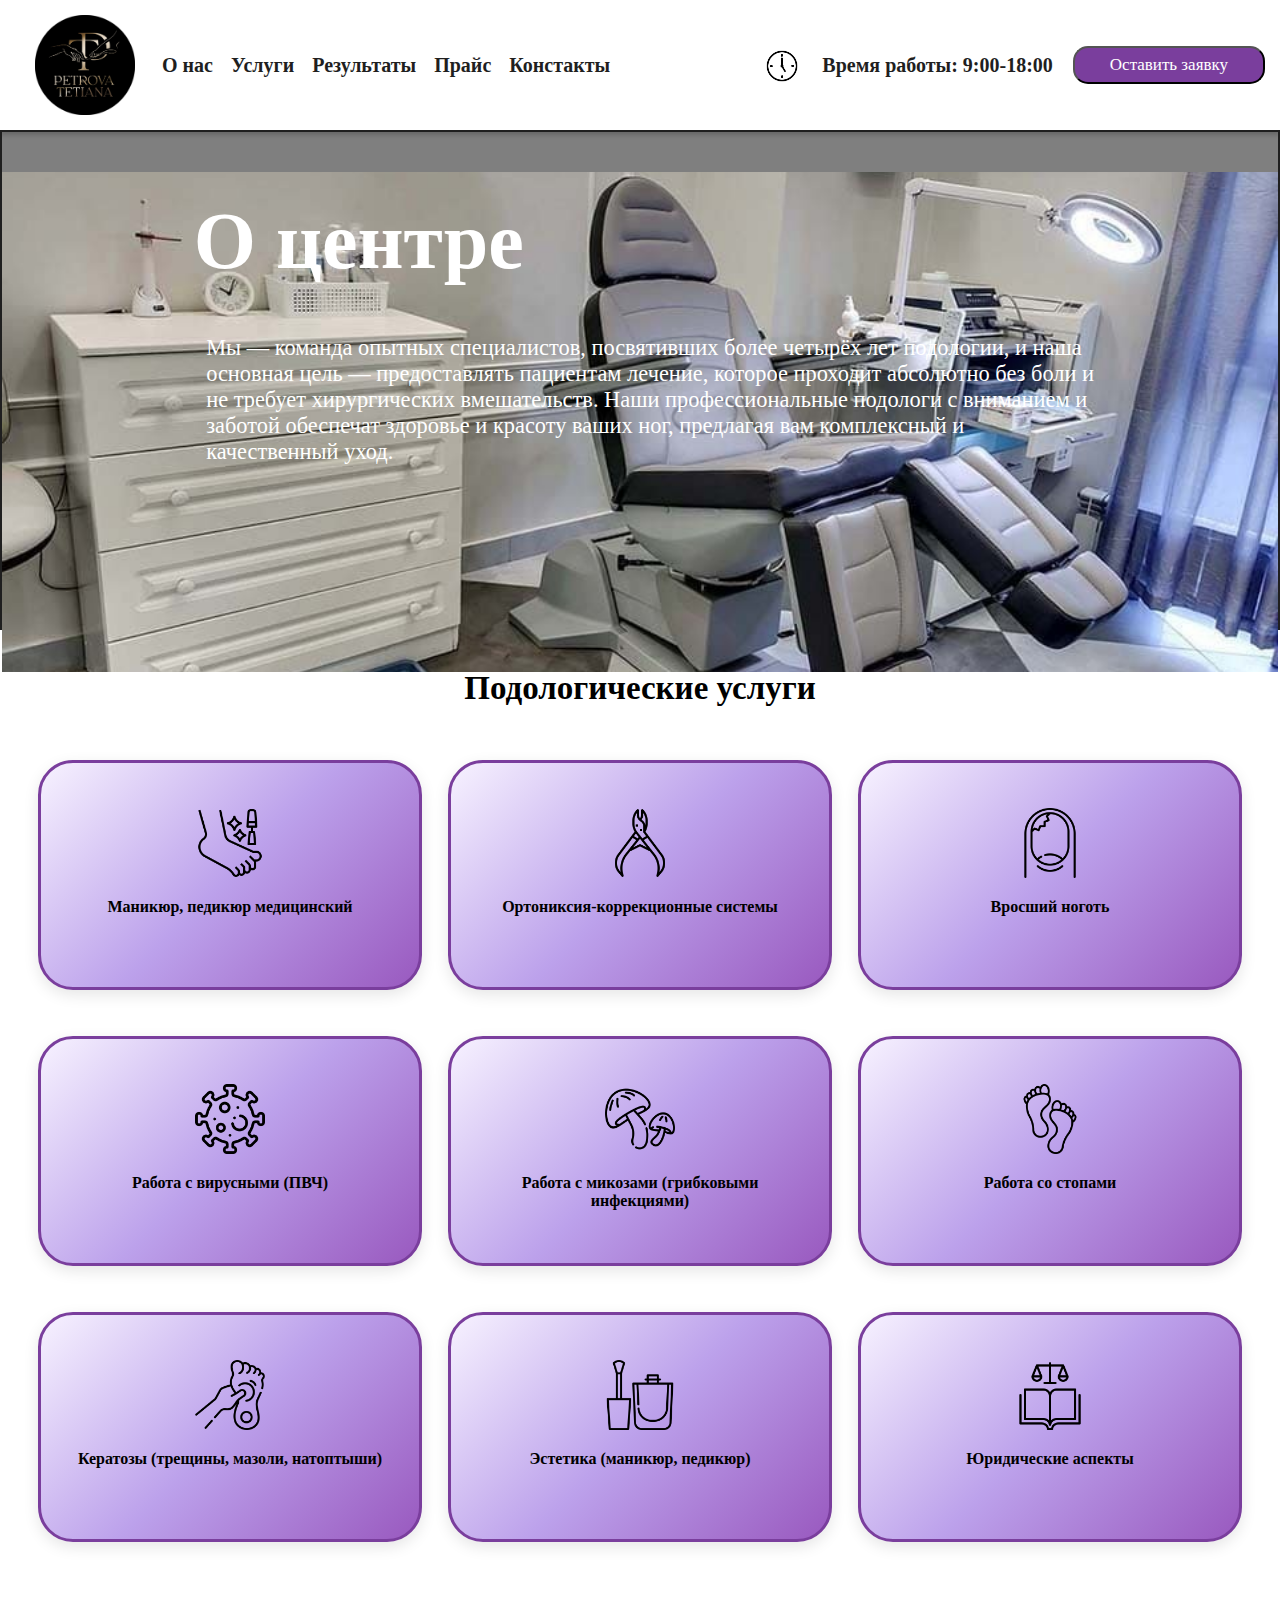
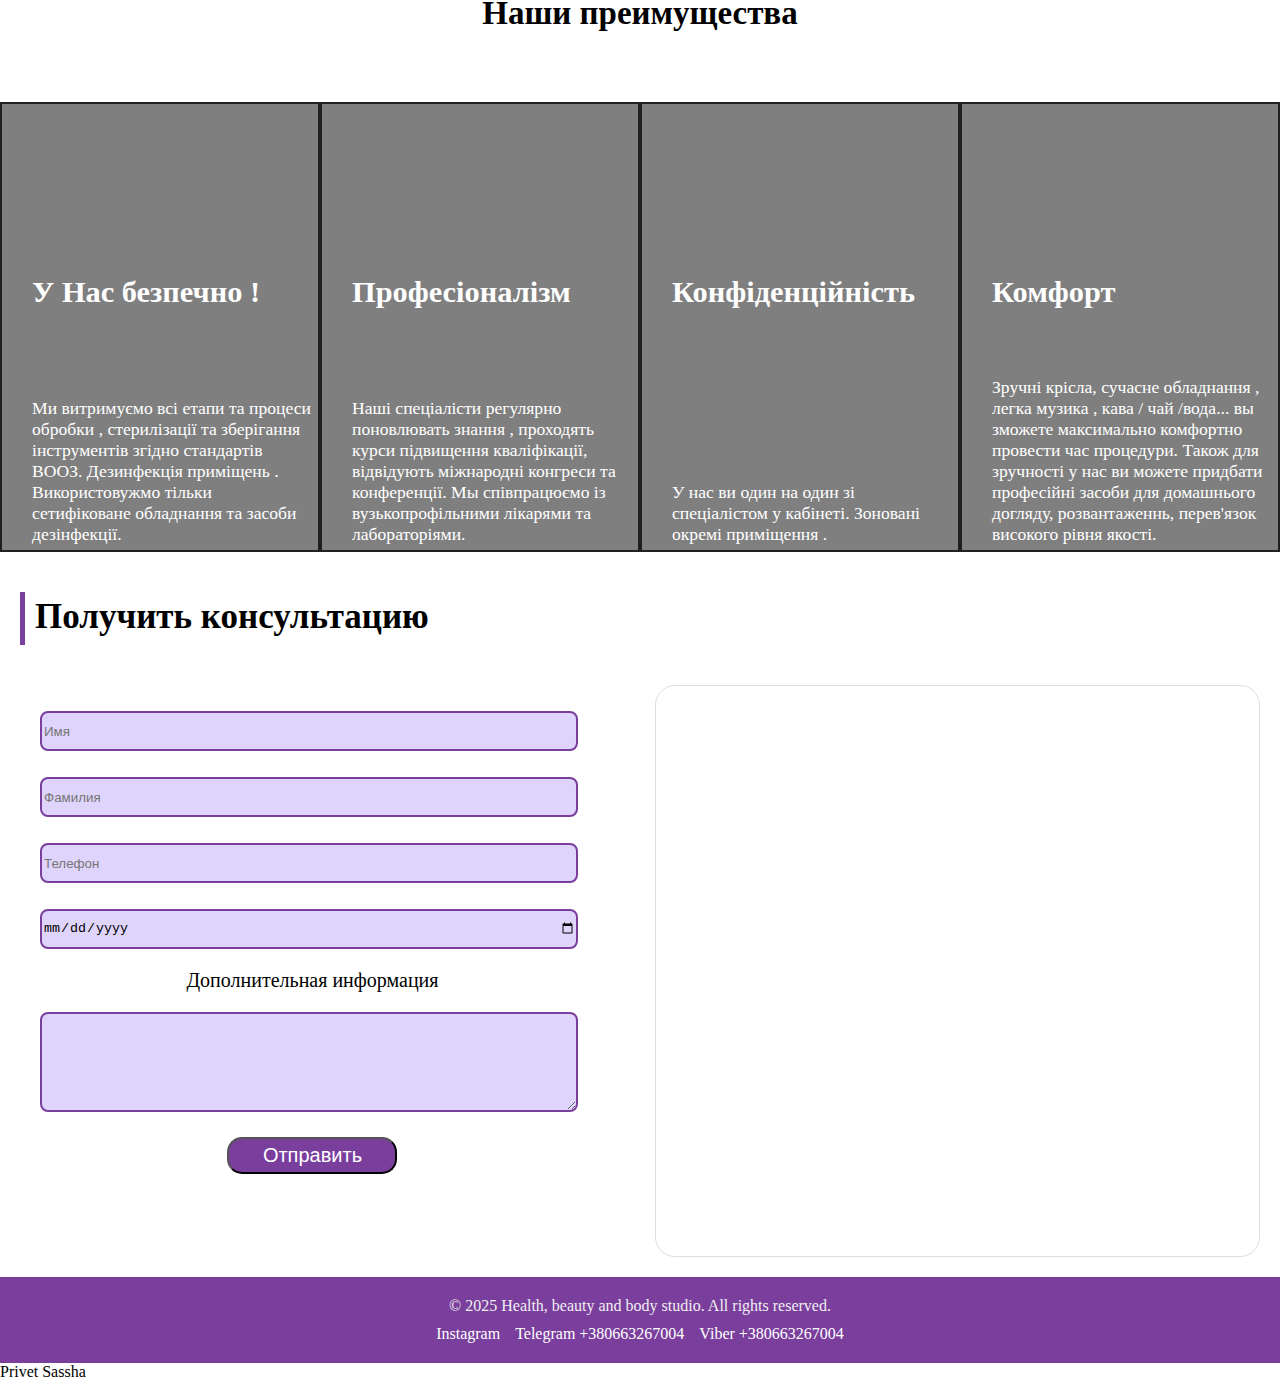
==== commit 635d48f9: "privet commit" ====
--- a/index.html
+++ b/index.html
@@ -18,16 +18,21 @@
 
             <div class="menu">
                 <div class="left-menu">
+
+
+
+
+                    
                     <div class="logo">
                         <img src="Pict/logo.jpg" alt="logo">
                     </div>
                     <div class="text">
                         <div class="registration">
-                            <a href="index.html">О нас</a>
-                            <a href="service.html">Услуги</a>
-                            <a href="result.html">Результаты</a>
-                            <a href="price.html">Прайс</a>
-                            <a href="contact.html">Констакты</a>
+                            <a href="#">О нас</a>
+                            <a href="index2.html">Услуги</a>
+                            <a href="nextpage.html">Результаты</a>
+                            <a href="index-price.html">Прайс</a>
+                            <a href="nextpage.html">Констакты</a>
                         </div>
                     </div>
                 </div>
@@ -37,7 +42,7 @@
                     </div>
 
                     <div class="registration1">
-                        <a href="#">Время работы:<br> 9:00-18:00</a>
+                        <a href="#">Время работы: 9:00-18:00</a>
                     </div>
 
                     <div class="button-menu">
@@ -54,61 +59,57 @@
 
         <main>
 
-                <div class="content">
-                    
-                    <div class="img-center">
-                        <img src="Pict/center2.jpg">
-                    </div>
-
-                    <!-- <div class="o-centre"> -->
-                        <div class="overlay"></div>
-                        <p class="text-center">
-                            О центре
-                        </p>
-                        <p class="text-infa">
-                            Мы — команда опытных специалистов, посвятивших более четырёх лет подологии,
-                            и наша основная цель — предоставлять пациентам лечение, которое проходит абсолютно без боли
-                            и не требует хирургических вмешательств. Наши профессиональные подологи с вниманием и заботой
-                            обеспечат
-                            здоровье и красоту ваших ног, предлагая вам комплексный и качественный уход.
-                        </p>
-                    <!-- </div> -->
-                    <div class="circle2">
-                        <p class="podo-text">Подотерапія</p>
-                        <div class="circle"></div>
-                        <p class="podo-text">Подоестетика</p>
-                        <div class="circle"></div>
-                        <p class="podo-text">Пододіагностика</p>
-                    </div>
-                </div>
-            
+            <div class="content">
+
+                <div class="o-centre">
+                    <p class="text-center">
+                        О центре
+                    </p>
+                    <p class="text-infa">
+                        Мы — команда опытных специалистов, посвятивших более четырёх лет подологии,
+                        и наша основная цель — предоставлять пациентам лечение, которое проходит абсолютно без боли
+                        и не требует хирургических вмешательств. Наши профессиональные подологи с вниманием и заботой
+                        обеспечат
+                        здоровье и красоту ваших ног, предлагая вам комплексный и качественный уход.
+                    </p>
+                </div>
+
+                <div class="img-center">
+                    <img src="Pict/center2.jpg">
+                </div>
+
+            </div>
+
             <div class="fonj">
                 <div class="special-block">
-                    <div class="service-text-button">
-                        <div class="consultat-service"> 
-                            <p class="consultat-text-grey">наші послуги</p>
-                            <p class="consultat-text">Подологічні послуги</p>
-                        </div>
-                        <button type="submit" class="button-service">перейти на сторінку послуги</button>
-                    </div>
-                    <!-- <p class="cell_title">Подологические услуги</p> -->
+
+                    <p class="cell_title">Подологические услуги</p>
+
                     <div class="special-cell">
                         <div class="special">
+
                             <a href="med-nails.html">
+
+                                <div class="blue-block">
                                     <div class="block">
                                         <img src="Pict/feet.png" alt="Иконка вросшего ногтя" class="icon">
                                     </div>
 
                                     <p class="special_title">Маникюр, педикюр медицинский</p>
-                            </a>
-                        </div>
-                        
-                        <div class="special">
-                            <a href="orthonyxia.html">
+
+                                </div>
+                            </a>
+                        </div>
+                        <div class="special">
+                            
+                            <div class="blue-block">
                                 <div class="block">
                                     <img src="Pict/feet2.png" alt="Иконка вросшего ногтя" class="icon">
                                 </div>
+
                                 <p class="special_title">Ортониксия-коррекционные системы</p>
+
+                            </div>
                             </a>
                         </div>
 
@@ -125,9 +126,9 @@
                             </a>
                         </div>
 
-                    
-
-                    
+                    </div>
+
+                    <div class="special-cell">
                         <div class="special">
                             <!-- <a href="nextpage.html"> -->
                             <div class="blue-block">
@@ -141,7 +142,7 @@
                             </a>
                         </div>
 
-                    
+
                         <div class="special">
                             <!-- <a href="nextpage.html"> -->
                             <div class="blue-block">
@@ -168,9 +169,9 @@
                             </a>
                         </div>
 
-                    
-
-                    
+                    </div>
+
+                    <div class="special-cell">
                         <div class="special">
                             <!-- <a href="nextpage.html"> -->
                             <div class="blue-block">
@@ -210,28 +211,20 @@
                             </div>
                             </a>
                         </div>
-                    </div>
-                    
-                    
-                </div>
-            
-
-                <!-- <div class="consultat-service"> 
-                    <p class="consultat-text-grey">наші послуги</p>
-                    <p class="consultat-text">Наші переваги</p>
-                </div> -->
-
-            </div>
+
+                    </div>
+                    <!-- <div class="button-content"><button type="submit" class="menu-but">Посмотреть все</button></div> -->
+                </div>
+
+                <div class="text-preim">
+                    <p class="preim">Наши преимущества</p>
+                </div>
+
                 <div class="block-preim">
 
                     <div class="preim-cell">
-                        
                         <div class="block1234">
-                            <div class="preim-pict">
-                                <img src="Pict/preim1.png">
-                            </div>
-                            <div class="overlay"></div>
-                                <p class="number">01</p>
+                            <div class="blue-block">
                                 <p class="preim_title">У Нас безпечно ! </p>
                                 <p class="preim_title1234">
                                     Ми витримуємо всі етапи та процеси обробки , стерилізації та зберігання інструментів
@@ -239,91 +232,80 @@
                                     Дезинфекція приміщень .
                                     Використовужмо тільки сетифіковане обладнання та засоби дезінфекції.
                                 </p>
-                            
+                            </div>
                         </div>
 
                         <div class="block1234">
-                            <div class="preim-pict">
-                                <img src="Pict/preim3.jpg">
-                            </div>
-                            <div class="overlay"></div>
-                                <p class="number">02</p>
+                            <div class="blue-block">
                                 <p class="preim_title">Професіоналізм</p>
                                 <p class="preim_title1234">
                                     Наші спеціалісти регулярно поновлювать знання , проходять курси підвищення
                                     кваліфікації, відвідують міжнародні конгреси та конференції.
                                     Мы співпрацюємо із вузькопрофільними лікарями та лабораторіями.
                                 </p>
-                            
+                            </div>
                         </div>
 
                         <div class="block1234">
-                            <div class="preim-pict">
-                                <img src="Pict/preim2.jpg">
-                            </div>
-                            <div class="overlay"></div>
-                                <p class="number">03</p>
+                            <div class="blue-block">
                                 <p class="preim_title">Конфіденційність</p>
                                 <p class="preim_title1234">
-                                У нашому центрі ви знаходитесь один на один зі спеціалістом у затишному, 
-                                окремому кабінеті. Ми подбали про створення зонованих приміщень, що забезпечують 
-                                максимальний комфорт і спокій для кожного клієнта.
+                                    У нас ви один на один зі спеціалістом у кабінеті.
+                                    Зоновані окремі приміщення .
                                 </p>
-                            
+                            </div>
                         </div>
 
                         <div class="block1234">
-                            <div class="preim-pict">
-                                <img src="Pict/preim4.jpg">
-                            </div>
-                            <div class="overlay"></div>
-                                <p class="number">04</p>
-                                <p class="preim_title4"> Комфорт</p>
+                            <div class="blue-block">
+                                <p class="preim_title"> Комфорт</p>
                                 <p class="preim_title1234">
                                     Зручні крісла, сучасне обладнання , легка музика , кава / чай /вода... вы зможете
                                     максимально комфортно провести час процедури.
                                     Також для зручності у нас ви можете придбати професійні засоби для домашнього
-                                    догляду, перев'язок високого рівня якості.
+                                    догляду, розвантаженнь, перев'язок високого рівня якості.
                                 </p>
-                            
-                        </div>
-                    </div>
-
-                </div>
-
-
-                
+                            </div>
+                        </div>
+                    </div>
+
+                </div>
+
+
+                <div class="consultat">
+                    <p class="consultat-text">Получить консультацию</p>
+                </div>
 
                 <div class="forma-map">
                     <div class="form_section1">
                         <div class="forma">
-                            <div class="consultat"> 
-                                <p class="consultat-text-grey">связаться с нами</p>
-                                <p class="consultat-text">Записаться на консультацию или прием</p>
-                            </div>
+                            <div class="field">
                                 <form action="" method="" class="form-style">
-                                    <div class="name-surname">
-                                        <div class="input-spaceName"><input type="text" placeholder="Имя" id="useremail" value="" class="text"></div>
-                                        <div class="input-spaceName"><input type="text" placeholder="Фамилия" id="useremail" value="" class="text"></div>
-                                    </div>
-                                    <div class="input-space"><input type="tel" placeholder="Телефон" id="useremail" value="" class="text"></div>
+                                    <div class="input-space"><input type="text" placeholder="Имя" id="useremail"
+                                            value="" class="text"></div>
+                                    <div class="input-space"><input type="text" placeholder="Фамилия" id="useremail"
+                                            value="" class="text"></div>
+                                    <div class="input-space"><input type="tel" placeholder="Телефон" id="useremail"
+                                            value="" class="text"></div>
                                     <div class="input-space"><input type="date" class="date-input"></div>
                                     <p class="dop-info">Дополнительная информация</p>
-                                    <div class="textarea-form"><textarea name="message" id="f-message" class="textarea-form"></textarea></div>
+                                    <div class="textarea-form"><textarea name="message" id="f-message"
+                                            class="textarea-form"></textarea></div>
                                     <div class="button-form"><button type="submit">Отправить</button></div>
-                            
+                            </div>
                             </form>
                         </div>
                     </div>
 
                     <div class="map">
-                        <iframe src="https://www.google.com/maps/embed?pb=!1m18!1m12!1m3!1d2757.0148078729403!2d30.653273000000006!3d46.289680000000004!2m3!1f0!2f0!3f0!3m2!1i1024!2i768!4f13.1!3m3!1m2!1s0x40c7c90f96110749%3A0x983efba6a81746a6!2z0YPQuy4g0J_QsNGA0LrQvtCy0LDRjywgNDjQkSwg0KfQtdGA0L3QvtC80L7RgNGB0LosINCe0LTQtdGB0YHQutCw0Y8g0L7QsdC70LDRgdGC0YwsIDY4MDAw!5e0!3m2!1sru!2sua!4v1729972985878!5m2!1sru!2sua"
+                        <iframe
+                            src="https://www.google.com/maps/embed?pb=!1m18!1m12!1m3!1d2757.0148078729403!2d30.653273000000006!3d46.289680000000004!2m3!1f0!2f0!3f0!3m2!1i1024!2i768!4f13.1!3m3!1m2!1s0x40c7c90f96110749%3A0x983efba6a81746a6!2z0YPQuy4g0J_QsNGA0LrQvtCy0LDRjywgNDjQkSwg0KfQtdGA0L3QvtC80L7RgNGB0LosINCe0LTQtdGB0YHQutCw0Y8g0L7QsdC70LDRgdGC0YwsIDY4MDAw!5e0!3m2!1sru!2sua!4v1729972985878!5m2!1sru!2sua"
                             width="600" height="450" style="border:0;" allowfullscreen="" loading="lazy"
                             referrerpolicy="no-referrer-when-downgrade"></iframe>
                     </div>
 
                 </div>
-            
+            </div>
 
 
             <footer class="footer">
@@ -371,6 +353,7 @@
     </div>
 
     <script src="js/script.js" defer></script>
+    <p>Privet Sassha</p>
 </body>
 
 </html>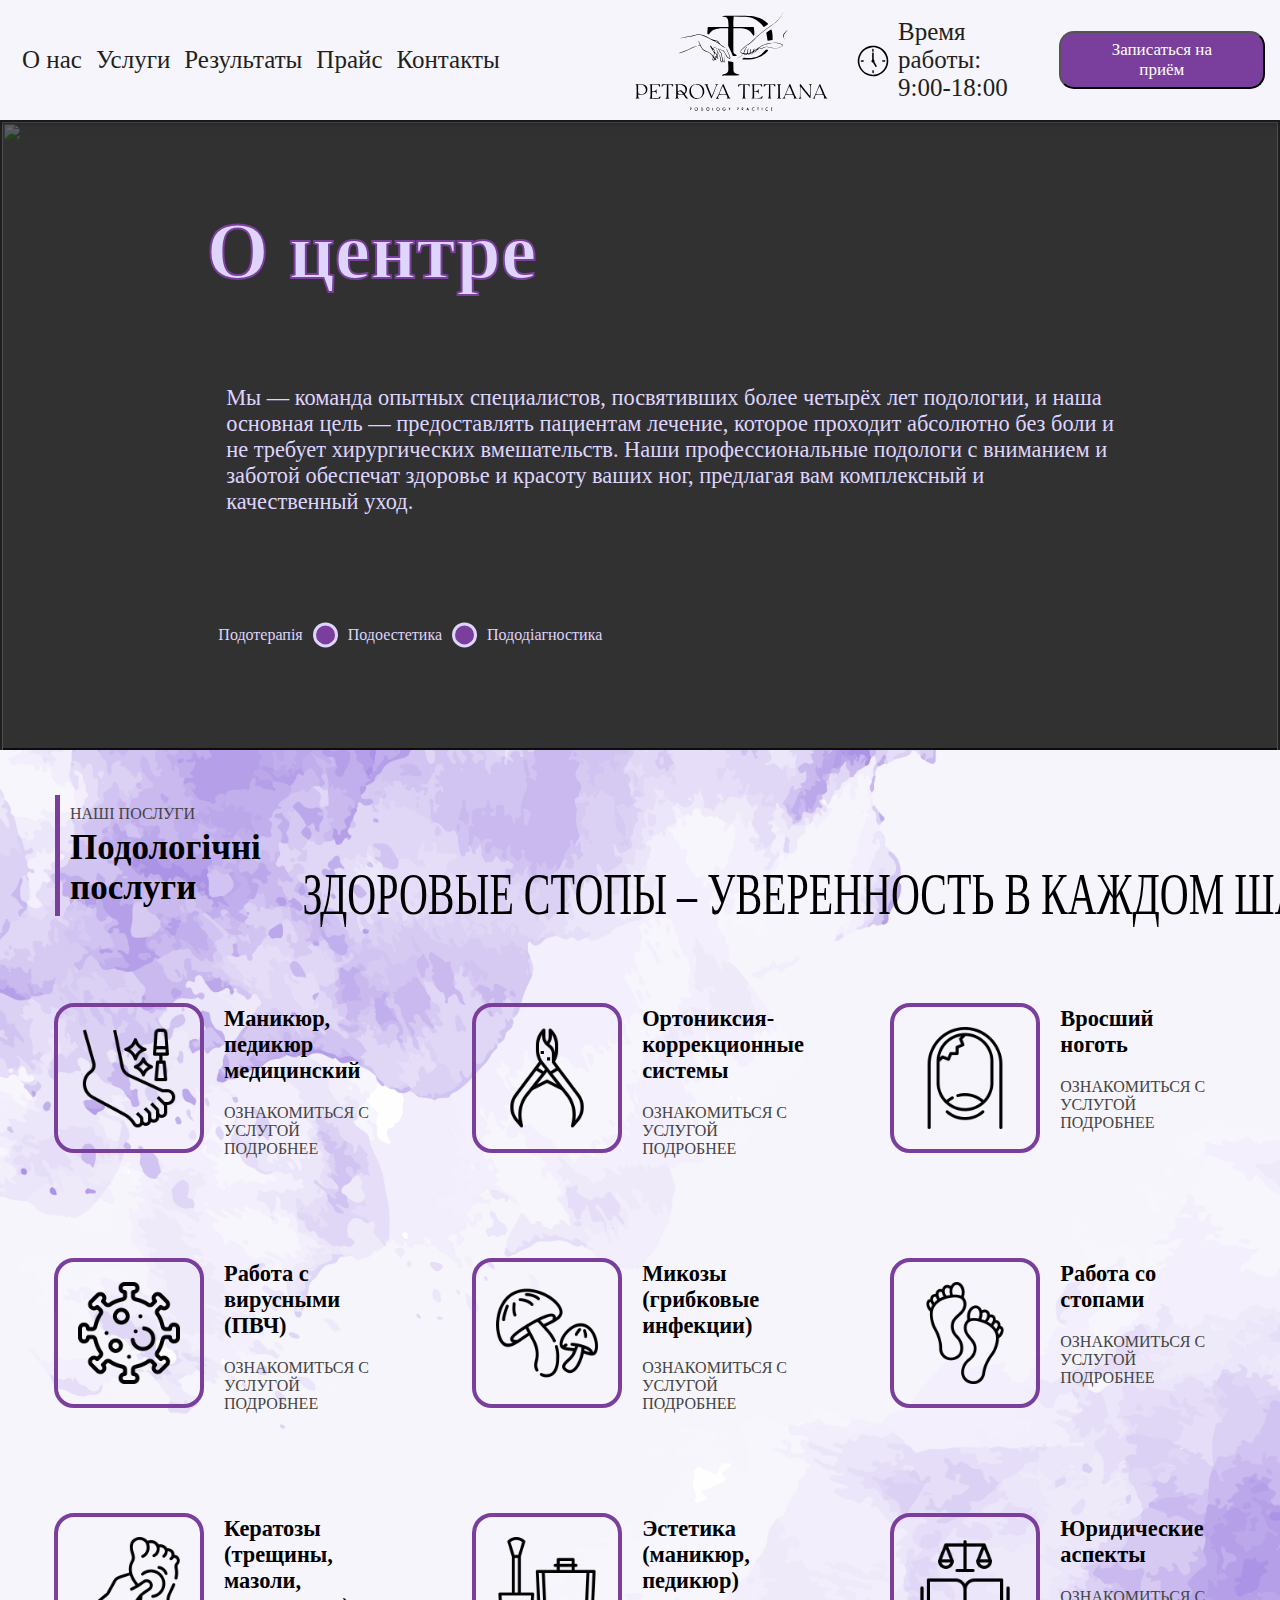
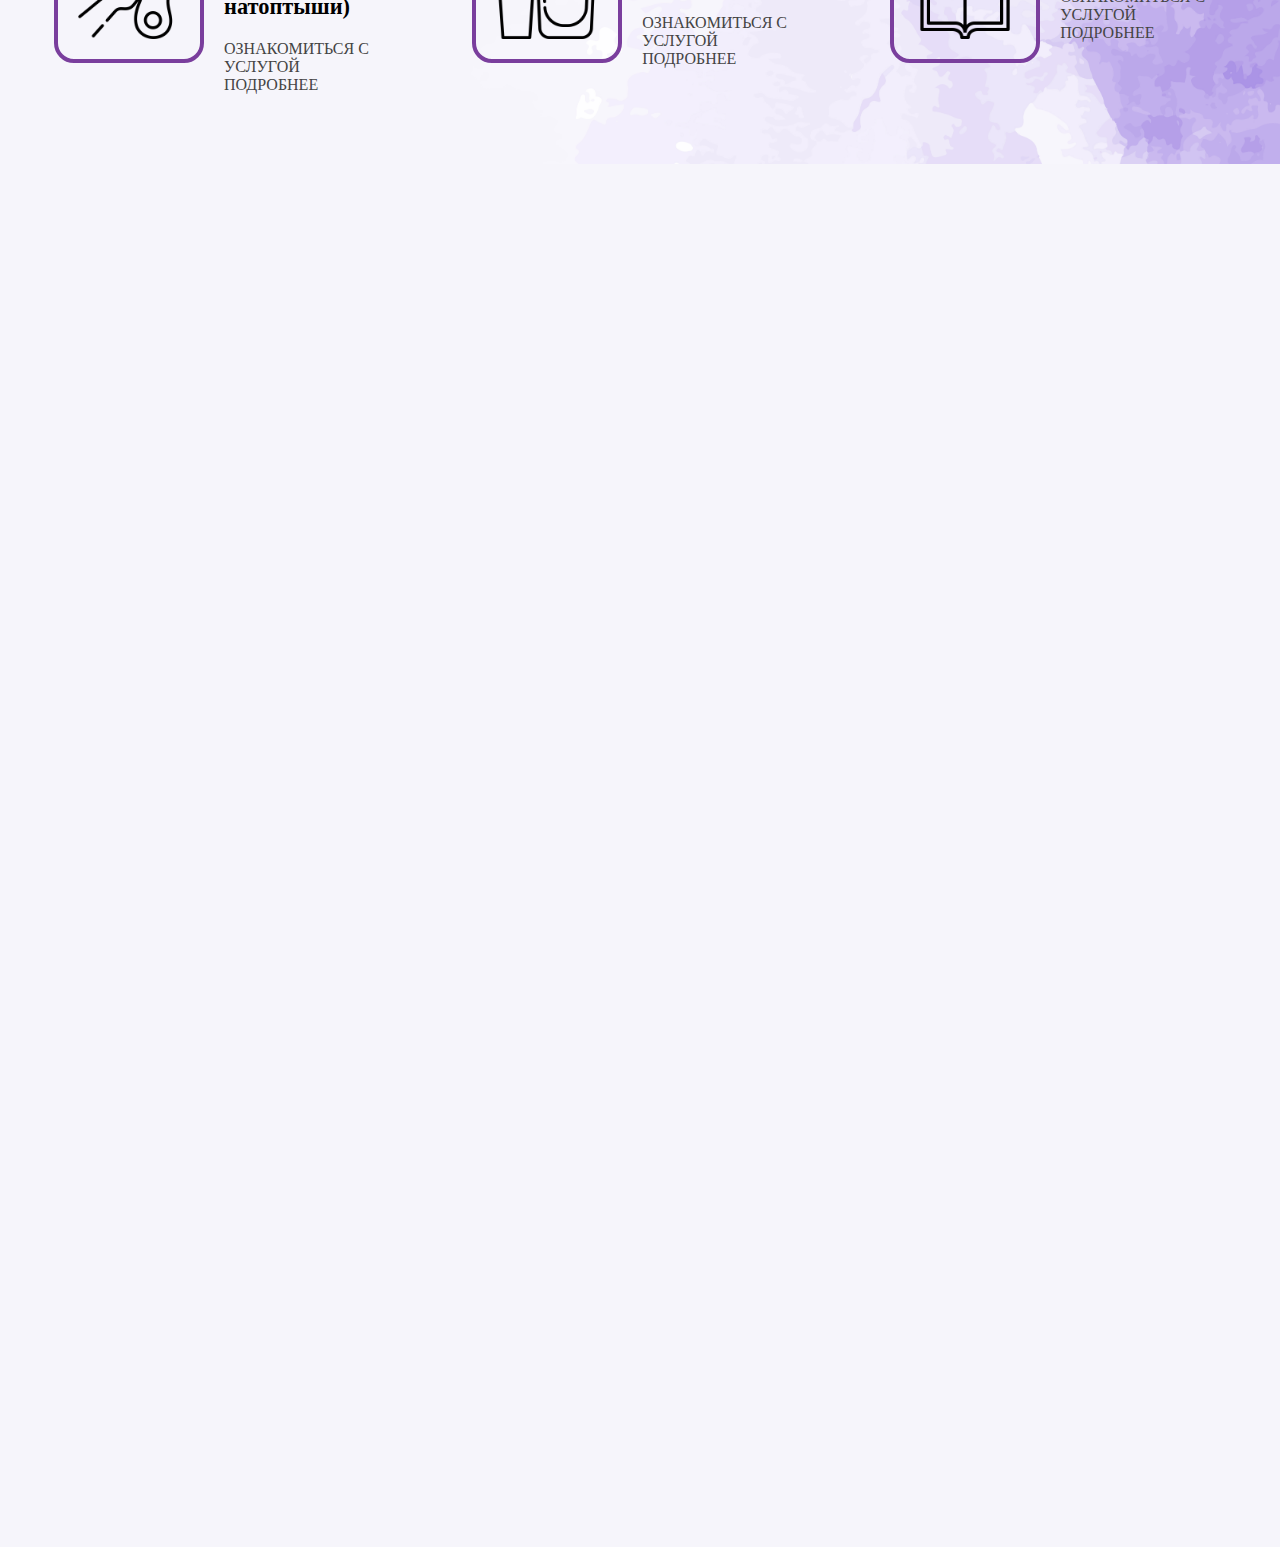
==== commit 223f2aa2: "I did everything I could" ====
--- a/index.html
+++ b/index.html
@@ -4,6 +4,7 @@
 <head>
     <link rel="stylesheet" href="css/global.css" type="text/css">
     <link rel="stylesheet" href="css/style.css" type="text/css">
+    <link href="https://fonts.googleapis.com/css2?family=Oswald:wght@300;400;700&display=swap" rel="stylesheet">
 
     <meta charset="UTF-8">
     <meta name="viewport" content="width=device-width, initial-scale=1, shrink-to-fit=no">
@@ -15,38 +16,73 @@
 
     <div class="container">
         <header class="header">
-
+            <div class="overlay"></div>
             <div class="menu">
                 <div class="left-menu">
-
-
-
-
-                    
-                    <div class="logo">
-                        <img src="Pict/logo.jpg" alt="logo">
-                    </div>
-                    <div class="text">
+                    
+                    <nav class="text">
                         <div class="registration">
-                            <a href="#">О нас</a>
-                            <a href="index2.html">Услуги</a>
-                            <a href="nextpage.html">Результаты</a>
-                            <a href="index-price.html">Прайс</a>
-                            <a href="nextpage.html">Констакты</a>
-                        </div>
-                    </div>
-                </div>
+                            <div class="main-menu-item">
+                                <a href="index.html">О нас</a>
+                            </div>
+                            <div class="main-menu-item">
+                                <span class="main-menu-link">Услуги</span>
+                                <div class="boss-sub-menu">
+                                    <div class="sub-menu">
+                                        <a href="#">Маникюр, педикюр медицинский</a>
+                                    <!-- </div> -->
+                                    <!-- <div class="sub-menu"> -->
+                                        <a href="#">Ортониксия-коррекционные системы</a>
+                                    <!-- </div> -->
+                                    <!-- <div class="sub-menu"> -->
+                                        <a href="#">Вросший ноготь</a>
+                                    <!-- </div>    
+                                    <div class="sub-menu"> -->
+                                        <a href="#">Работа с вирусными (ПВЧ)</a>
+                                    <!-- </div>
+                                    <div class="sub-menu"> -->
+                                        <a href="#">Микозы (грибковые инфекции)</a>
+                                    <!-- </div>
+                                    <div class="sub-menu"> -->
+                                        <a href="#">Работа со стопами</a>
+                                    <!-- </div>
+                                    <div class="sub-menu"> -->
+                                        <a href="#">Кератозы (трещины, мазоли, натоптыши)</a>
+                                    <!-- </div>
+                                    <div class="sub-menu"> -->
+                                        <a href="#">Эстетика (маникюр, педикюр)</a>
+                                    <!-- </div>
+                                    <div class="sub-menu"> -->
+                                        <a href="#">Юридические аспекты</a>
+                                    </div>
+                                </div>
+                            </div>
+                            <div class="main-menu-item">
+                                <a href="result.html">Результаты</a>
+                            </div>
+                            <div class="main-menu-item">
+                                <a href="price.html">Прайс</a>
+                            </div>
+                            <div class="main-menu-item">
+                                <a href="contact.html">Контакты</a>
+                            </div>
+                        </div>
+                    </nav>
+                </div>
+                <div class="logo">
+                        <img src="Pict/logo2.svg" alt="logo">
+                    </div>
                 <div class="right-menu">
                     <div class="time">
-                        <img src="Pict/time.jpg">
+                        <img src="Pict/time.svg">
                     </div>
 
                     <div class="registration1">
-                        <a href="#">Время работы: 9:00-18:00</a>
+                        <a href="#">Время работы:<br> 9:00-18:00</a>
                     </div>
 
                     <div class="button-menu">
-                        <button type="submit" class="menu-but">Оставить заявку</button>
+                        <button type="submit" class="menu-but">Записаться на приём</button>
                     </div>
                     
                 </div>
@@ -57,59 +93,76 @@
         </header>
 
 
-        <main>
-
-            <div class="content">
-
-                <div class="o-centre">
-                    <p class="text-center">
-                        О центре
-                    </p>
-                    <p class="text-infa">
-                        Мы — команда опытных специалистов, посвятивших более четырёх лет подологии,
-                        и наша основная цель — предоставлять пациентам лечение, которое проходит абсолютно без боли
-                        и не требует хирургических вмешательств. Наши профессиональные подологи с вниманием и заботой
-                        обеспечат
-                        здоровье и красоту ваших ног, предлагая вам комплексный и качественный уход.
-                    </p>
-                </div>
-
-                <div class="img-center">
-                    <img src="Pict/center2.jpg">
-                </div>
-
-            </div>
-
+        <main class="main">
+
+                <div class="content">
+                    
+                    <div class="img-center">
+                        <img src="Pict/center5.jpg">
+                    </div>
+
+                    <!-- <div class="o-centre"> -->
+                        <div class="overlay"></div>
+                        <p class="text-center">
+                            О центре
+                        </p>
+                        <p class="text-infa">
+                            Мы — команда опытных специалистов, посвятивших более четырёх лет подологии,
+                            и наша основная цель — предоставлять пациентам лечение, которое проходит абсолютно без боли
+                            и не требует хирургических вмешательств. Наши профессиональные подологи с вниманием и заботой
+                            обеспечат
+                            здоровье и красоту ваших ног, предлагая вам комплексный и качественный уход.
+                        </p>
+                    <!-- </div> -->
+                    <div class="circle2">
+                        <p class="podo-text">Подотерапія</p>
+                        <div class="circle"></div>
+                        <p class="podo-text">Подоестетика</p>
+                        <div class="circle"></div>
+                        <p class="podo-text">Пододіагностика</p>
+                    </div>
+                </div>
+            
             <div class="fonj">
                 <div class="special-block">
-
-                    <p class="cell_title">Подологические услуги</p>
-
+                    <div class="service-text-button">
+                        <div class="consultat-service"> 
+                            <p class="consultat-text-grey">наші послуги</p>
+                            <p class="consultat-text">Подологічні послуги</p>
+                        </div>
+                        <!-- <button type="submit" class="button-service">перейти на сторінку послуги</button> -->
+
+                        <div class="marquee-container">
+                            <div class="marquee">ЗДОРОВЫЕ СТОПЫ – УВЕРЕННОСТЬ В КАЖДОМ ШАГЕ! </div>
+                        </div>
+                    </div>
+                    <!-- <p class="cell_title">Подологические услуги</p> -->
                     <div class="special-cell">
                         <div class="special">
-
                             <a href="med-nails.html">
-
-                                <div class="blue-block">
                                     <div class="block">
                                         <img src="Pict/feet.png" alt="Иконка вросшего ногтя" class="icon">
-                                    </div>
-
-                                    <p class="special_title">Маникюр, педикюр медицинский</p>
-
-                                </div>
-                            </a>
-                        </div>
-                        <div class="special">
-                            
-                            <div class="blue-block">
+                                        <div class="special-service"> 
+                                            <p class="special_title">Маникюр, педикюр медицинский</p> 
+                                            <p class="special-text-grey">ознакомиться с услугой подробнее</p>   
+                                        </div>
+                                    </div>
+                                    
+                                    
+                                    
+                            </a>
+                        </div>
+                        
+                        <div class="special">
+                            <a href="orthonyxia.html">
                                 <div class="block">
                                     <img src="Pict/feet2.png" alt="Иконка вросшего ногтя" class="icon">
-                                </div>
-
-                                <p class="special_title">Ортониксия-коррекционные системы</p>
-
-                            </div>
+                                    <div class="special-service"> 
+                                        <p class="special_title">Ортониксия-коррекционные системы</p> 
+                                        <p class="special-text-grey">ознакомиться с услугой подробнее</p>  
+                                    </div>
+                                </div>
+                                
                             </a>
                         </div>
 
@@ -118,40 +171,52 @@
                             <div class="blue-block">
                                 <div class="block">
                                     <img src="Pict/feet3.png" alt="Иконка вросшего ногтя" class="icon">
-                                </div>
-
-                                <p class="special_title">Вросший ноготь</p>
-
-                            </div>
-                            </a>
-                        </div>
-
-                    </div>
-
-                    <div class="special-cell">
+                                    <div class="special-service"> 
+                                        <p class="special_title">Вросший ноготь</p> 
+                                        <p class="special-text-grey">ознакомиться с услугой подробнее</p>  
+                                    </div>
+                                </div>
+
+                                
+
+                            </div>
+                            </a>
+                        </div>
+
+                    
+
+                    
                         <div class="special">
                             <!-- <a href="nextpage.html"> -->
                             <div class="blue-block">
                                 <div class="block">
                                     <img src="Pict/virus.png" alt="Иконка вросшего ногтя" class="icon">
-                                </div>
-
-                                <p class="special_title">Работа с вирусными (ПВЧ)</p>
-
-                            </div>
-                            </a>
-                        </div>
-
-
+                                    <div class="special-service"> 
+                                        <p class="special_title">Работа с вирусными (ПВЧ)</p> 
+                                        <p class="special-text-grey">ознакомиться с услугой подробнее</p>  
+                                    </div>    
+                                </div>
+
+                                
+
+                            </div>
+                            </a>
+                        </div>
+
+                    
                         <div class="special">
                             <!-- <a href="nextpage.html"> -->
                             <div class="blue-block">
                                 <div class="block">
                                     <img src="Pict/mushroom.png" alt="Иконка вросшего ногтя" class="icon">
-                                </div>
-
-                                <p class="special_title">Работа с микозами (грибковыми инфекциями)</p>
-
+                                    <div class="special-service"> 
+                                        <p class="special_title">Микозы (грибковые инфекции)</p> 
+                                        <p class="special-text-grey">ознакомиться с услугой подробнее</p>  
+                                    </div>
+
+                                </div>
+
+                                
                             </div>
                             </a>
                         </div>
@@ -161,25 +226,32 @@
                             <div class="blue-block">
                                 <div class="block">
                                     <img src="Pict/feet4.png" alt="Иконка вросшего ногтя" class="icon">
-                                </div>
-
-                                <p class="special_title">Работа со стопами</p>
-
-                            </div>
-                            </a>
-                        </div>
-
-                    </div>
-
-                    <div class="special-cell">
+                                    <div class="special-service"> 
+                                        <p class="special_title">Работа со стопами</p> 
+                                        <p class="special-text-grey">ознакомиться с услугой подробнее</p>  
+                                    </div>
+                                </div>
+
+                                
+                            </div>
+                            </a>
+                        </div>
+
+                    
+
+                    
                         <div class="special">
                             <!-- <a href="nextpage.html"> -->
                             <div class="blue-block">
                                 <div class="block">
                                     <img src="Pict/feet5.png" alt="Иконка вросшего ногтя" class="icon">
-                                </div>
-
-                                <p class="special_title">Кератозы (трещины, мазоли, натоптыши)</p>
+                                    <div class="special-service"> 
+                                        <p class="special_title">Кератозы (трещины, мазоли, натоптыши)</p> 
+                                        <p class="special-text-grey">ознакомиться с услугой подробнее</p>  
+                                    </div>    
+                                </div>
+
+                                
 
                             </div>
                             </a>
@@ -191,9 +263,13 @@
                             <div class="blue-block">
                                 <div class="block">
                                     <img src="Pict/feet6.png" alt="Иконка вросшего ногтя" class="icon">
-                                </div>
-
-                                <p class="special_title">Эстетика (маникюр, педикюр)</p>
+                                    <div class="special-service"> 
+                                        <p class="special_title">Эстетика (маникюр, педикюр)</p> 
+                                        <p class="special-text-grey">ознакомиться с услугой подробнее</p>  
+                                    </div>
+                                </div>
+
+                                
 
                             </div>
                             </a>
@@ -204,118 +280,161 @@
                             <div class="blue-block">
                                 <div class="block">
                                     <img src="Pict/book.png" alt="Иконка вросшего ногтя" class="icon">
-                                </div>
-
-                                <p class="special_title">Юридические аспекты</p>
-
-                            </div>
-                            </a>
-                        </div>
-
-                    </div>
-                    <!-- <div class="button-content"><button type="submit" class="menu-but">Посмотреть все</button></div> -->
-                </div>
-
-                <div class="text-preim">
-                    <p class="preim">Наши преимущества</p>
-                </div>
-
+                                    <div class="special-service"> 
+                                        <p class="special_title">Юридические аспекты</p> 
+                                        <p class="special-text-grey">ознакомиться с услугой подробнее</p>  
+                                    </div>
+                                </div>
+
+                                
+                            </div>
+                            </a>
+                        </div>
+                    </div>
+                    
+                    
+                </div>
+            
+
+                <!-- <div class="consultat-service"> 
+                    <p class="consultat-text-grey">наші послуги</p>
+                    <p class="consultat-text">Наші переваги</p>
+                </div> -->
+
+            </div>
                 <div class="block-preim">
 
                     <div class="preim-cell">
+                        
                         <div class="block1234">
-                            <div class="blue-block">
-                                <p class="preim_title">У Нас безпечно ! </p>
-                                <p class="preim_title1234">
-                                    Ми витримуємо всі етапи та процеси обробки , стерилізації та зберігання інструментів
-                                    згідно стандартів ВООЗ.
-                                    Дезинфекція приміщень .
-                                    Використовужмо тільки сетифіковане обладнання та засоби дезінфекції.
-                                </p>
-                            </div>
+                            <div class="preim-pict">
+                                <img src="Pict/preim1.png">
+                            </div>
+                            <div class="overlay"></div>
+                                <p class="number">01</p>
+                                <div class="all-preim">
+                                    <p class="preim_title">У Нас безпечно ! </p>
+                                    <p class="preim_title1234">
+                                        Ми витримуємо всі етапи та процеси обробки , стерилізації та зберігання інструментів
+                                        згідно стандартів ВООЗ.
+                                        Дезинфекція приміщень .
+                                        Використовужмо тільки сетифіковане обладнання та засоби дезінфекції.
+                                    </p>
+                                </div>
                         </div>
 
                         <div class="block1234">
-                            <div class="blue-block">
-                                <p class="preim_title">Професіоналізм</p>
-                                <p class="preim_title1234">
-                                    Наші спеціалісти регулярно поновлювать знання , проходять курси підвищення
-                                    кваліфікації, відвідують міжнародні конгреси та конференції.
-                                    Мы співпрацюємо із вузькопрофільними лікарями та лабораторіями.
-                                </p>
-                            </div>
+                            <div class="preim-pict">
+                                <img src="Pict/preim3.jpg">
+                            </div>
+                            <div class="overlay"></div>
+                                <p class="number">02</p>
+                                <div class="all-preim">
+                                    <p class="preim_title">Професіоналізм</p>
+                                    <p class="preim_title1234">
+                                        Наші спеціалісти регулярно поновлювать знання , проходять курси підвищення
+                                        кваліфікації, відвідують міжнародні конгреси та конференції.
+                                        Мы співпрацюємо із вузькопрофільними лікарями та лабораторіями.
+                                    </p>
+                                </div>
                         </div>
 
                         <div class="block1234">
-                            <div class="blue-block">
-                                <p class="preim_title">Конфіденційність</p>
-                                <p class="preim_title1234">
-                                    У нас ви один на один зі спеціалістом у кабінеті.
-                                    Зоновані окремі приміщення .
-                                </p>
-                            </div>
+                            <div class="preim-pict">
+                                <img src="Pict/preim2.jpg">
+                            </div>
+                            <div class="overlay"></div>
+                                <p class="number">03</p>
+                                <div class="all-preim">
+                                    <p class="preim_title">Конфіденційність</p>
+                                    <p class="preim_title1234">
+                                    У нашому центрі ви знаходитесь один на один зі спеціалістом у затишному, 
+                                    окремому кабінеті. Ми подбали про створення зонованих приміщень, що забезпечують 
+                                    максимальний комфорт і спокій для кожного клієнта.
+                                    </p>
+                                </div>
                         </div>
 
                         <div class="block1234">
-                            <div class="blue-block">
-                                <p class="preim_title"> Комфорт</p>
-                                <p class="preim_title1234">
-                                    Зручні крісла, сучасне обладнання , легка музика , кава / чай /вода... вы зможете
-                                    максимально комфортно провести час процедури.
-                                    Також для зручності у нас ви можете придбати професійні засоби для домашнього
-                                    догляду, розвантаженнь, перев'язок високого рівня якості.
-                                </p>
-                            </div>
-                        </div>
-                    </div>
-
-                </div>
-
-
-                <div class="consultat">
-                    <p class="consultat-text">Получить консультацию</p>
-                </div>
+                            <div class="preim-pict">
+                                <img src="Pict/preim4.jpg">
+                            </div>
+                            <div class="overlay"></div>
+                                <p class="number">04</p>
+                                <div class="all-preim">
+                                    <p class="preim_title"> Комфорт</p>
+                                    <p class="preim_title1234">
+                                        Зручні крісла, сучасне обладнання , легка музика , кава / чай /вода... вы зможете
+                                        максимально комфортно провести час процедури.
+                                        Також для зручності у нас ви можете придбати професійні засоби для домашнього
+                                        догляду, перев'язок високого рівня якості.
+                                    </p>
+                                </div>
+
+                        </div>
+                    </div>
+
+                </div>
+
+
+                
 
                 <div class="forma-map">
                     <div class="form_section1">
                         <div class="forma">
-                            <div class="field">
+                            <div class="consultat"> 
+                                <p class="consultat-text-grey">связаться с нами</p>
+                                <p class="consultat-text">Записаться на консультацию или прием</p>
+                            </div>
                                 <form action="" method="" class="form-style">
-                                    <div class="input-space"><input type="text" placeholder="Имя" id="useremail"
-                                            value="" class="text"></div>
-                                    <div class="input-space"><input type="text" placeholder="Фамилия" id="useremail"
-                                            value="" class="text"></div>
-                                    <div class="input-space"><input type="tel" placeholder="Телефон" id="useremail"
-                                            value="" class="text"></div>
-                                    <div class="input-space"><input type="date" class="date-input"></div>
-                                    <p class="dop-info">Дополнительная информация</p>
-                                    <div class="textarea-form"><textarea name="message" id="f-message"
-                                            class="textarea-form"></textarea></div>
-                                    <div class="button-form"><button type="submit">Отправить</button></div>
-                            </div>
+                                    <!-- <div class="all-form"> -->
+                                        <div class="name-surname">
+                                            <div class="input-spaceName"><input type="text" placeholder="Имя" id="useremail" value="" class="text"></div>
+                                            <div class="input-spaceName"><input type="text" placeholder="Фамилия" id="useremail" value="" class="text"></div>
+                                        </div>
+                                        <div class="input-space"><input type="tel" placeholder="Телефон" id="useremail" value="" class="text"></div>
+                                        <div class="input-space"><input type="date" class="date-input"></div>
+                                        <p class="dop-info">Дополнительная информация</p>
+                                        <div class="textarea-form"><textarea name="message" id="f-message" class="textarea-form"></textarea></div>
+                                        <div class="button-form"><button type="submit">Отправить</button></div>
+                                    <!-- </div> -->
                             </form>
                         </div>
                     </div>
 
                     <div class="map">
-                        <iframe
-                            src="https://www.google.com/maps/embed?pb=!1m18!1m12!1m3!1d2757.0148078729403!2d30.653273000000006!3d46.289680000000004!2m3!1f0!2f0!3f0!3m2!1i1024!2i768!4f13.1!3m3!1m2!1s0x40c7c90f96110749%3A0x983efba6a81746a6!2z0YPQuy4g0J_QsNGA0LrQvtCy0LDRjywgNDjQkSwg0KfQtdGA0L3QvtC80L7RgNGB0LosINCe0LTQtdGB0YHQutCw0Y8g0L7QsdC70LDRgdGC0YwsIDY4MDAw!5e0!3m2!1sru!2sua!4v1729972985878!5m2!1sru!2sua"
+                        <iframe src="https://www.google.com/maps/embed?pb=!1m18!1m12!1m3!1d2757.0148078729403!2d30.653273000000006!3d46.289680000000004!2m3!1f0!2f0!3f0!3m2!1i1024!2i768!4f13.1!3m3!1m2!1s0x40c7c90f96110749%3A0x983efba6a81746a6!2z0YPQuy4g0J_QsNGA0LrQvtCy0LDRjywgNDjQkSwg0KfQtdGA0L3QvtC80L7RgNGB0LosINCe0LTQtdGB0YHQutCw0Y8g0L7QsdC70LDRgdGC0YwsIDY4MDAw!5e0!3m2!1sru!2sua!4v1729972985878!5m2!1sru!2sua"
                             width="600" height="450" style="border:0;" allowfullscreen="" loading="lazy"
                             referrerpolicy="no-referrer-when-downgrade"></iframe>
                     </div>
 
                 </div>
-            </div>
+            
 
 
             <footer class="footer">
                 <div class="footer-container">
                     <p>&copy; 2025 Health, beauty and body studio. All rights reserved.</p>
-                    <ul class="footer-links">
+                    <!-- <ul class="footer-links">
                         <li><a href="#">Instagram </a></li>
                         <li><a href="#">Telegram +380663267004</a></li>
                         <li><a href="#">Viber +380663267004</a></li>
-                    </ul>
+                    </ul> -->
+                </div>
+                <div class="social-icons">
+                    <a href="https://www.instagram.com/t.petrova_podo_proff?igsh=MWkwOHZrNDBpdWgweQ==" target="_blank">
+                        <img src="https://upload.wikimedia.org/wikipedia/commons/a/a5/Instagram_icon.png" alt="Instagram">
+                    </a>
+                    <a href="https://t.me/Petrovapodo" target="_blank">
+                        <img src="https://upload.wikimedia.org/wikipedia/commons/8/82/Telegram_logo.svg" alt="Telegram">
+                    </a>
+                    <!-- <a href="viber://chat?number=%2B380663267004">
+                        <img src="https://cdn-icons-png.flaticon.com/512/733/733585.png" alt="Viber">
+                    </a> -->
+                    <a href="viber://chat?number=+1234567890" target="_blank">
+                        <img src="Pict/viber6.png" alt="Viber" width="50">
+                    </a>
+                    
                 </div>
             </footer>
 
@@ -324,36 +443,7 @@
         </main>
     </div>
 
-
-    <div class="popup">
-
-        <div class="forma">
-            <div class="field">
-                <form action="" method="" class="form-style">
-                    <div class="input-space"><input type="text" placeholder="Имя" id="useremail" value="" class="text">
-                    </div>
-                    <div class="input-space"><input type="text" placeholder="Фамилия" id="useremail" value=""
-                            class="text"></div>
-                    <div class="input-space"><input type="tel" placeholder="Телефон" id="useremail" value=""
-                            class="text"></div>
-                    <div class="input-space"><input type="date" class="date-input"></div>
-                    <p class="dop-info">Дополнительная информация</p>
-                    <div class="textarea-form"><textarea name="message" id="f-message" class="textarea-form"></textarea>
-                    </div>
-                    <div class="button-form"><button type="submit">Отправить</button></div>
-                </form>
-            </div>
-
-            <button class="cross-right">
-                <div class="cross">
-                </div>
-            </button>
-
-        </div>
-    </div>
-
     <script src="js/script.js" defer></script>
-    <p>Privet Sassha</p>
 </body>
 
 </html>--- a/css/global.css
+++ b/css/global.css
@@ -5,19 +5,26 @@
     padding: 0;
   }
   
+.container {
+    background-color: #f6f5fb;
+}
+  
+nav,section,footer,header {
+    display: block;
+}
 
 .hamburger {
     width: 50px;
 
 }
 
-/* .fonj {
+.fonj {
     margin: 0;
-    background-color: #333333;
-    /* background-image: url('../Pict/purple5.jpg');
+    /* background-color: #333333; */
+    background-image: url('../Pict/2603.jpg');
     background-size: cover;
-    padding: 20px 0 20px 0;
-}  */
+    padding: 20px 0 0 0;
+} 
 
 
 
@@ -34,6 +41,10 @@
     /* position: fixed; */
     box-shadow: 0 5px 5px rgba(0,0,0,0.2);
     display: flex;
+    position: sticky;
+    top: 0;
+    z-index: 1000;
+    background-color: #ffffff; 
 }
 
 
@@ -60,21 +71,36 @@
     display: flex;
     justify-content: space-between;
     align-items: center;
-    padding: 15px;
+    padding: 10px 15px;
     gap: 30px;
     width: 100%;
-}
-
-
-
-
+    position: sticky;
+    top: 0;
+    z-index: 1000;
+    background-color: #f6f5fb;
+       
+}
+
+
+
+
+.hidden {
+    opacity: 0;
+    transform: translateY(20px);
+    transition: opacity 0.6s ease-out, transform 0.6s ease-out;
+}
+
+.visible {
+    opacity: 1;
+    transform: translateY(0);
+}
 
 
 
 body {
     margin: 0;
-    /* height: 100vh; 
-    background-color: #f4f0f9;  */
+    /* height: 100vh;  */
+    background-color: #ffffff;  
 }
 
 /* .text {
@@ -93,30 +119,32 @@
     display: none;
 }
 
+
 .registration1 a {
     /* margin: 0 7px 0 7px; */
     color: #1f1f1f;
-    font-size: 20px ;
+    font-size: 25px ;
     text-decoration: none;
-    font-weight: bold;
     font-family: 'Lobster', cursive;
 }
 
-.registration a:hover {
+.registration a:hover, .main-menu-link:hover {
     color: #5f4b8b ;
 }
 
 .logo {
-    width: 100px;
+    width: 200px;
     height: 100px;
     flex-shrink: 0;
+    
 }
 
 .logo img {
-    width: 100px;
-    height: 100px;
-    background: none;
-    margin: 0 0 0 20px;
+    width: 100%;
+    /* height: 100px; */
+    margin: 0 0 0 10px;
+    
+
 }
 
 
@@ -129,28 +157,49 @@
 
 /* FOOTER */
 
+/* icons */
+.social-icons {
+    display: flex;
+    justify-content: center;
+    gap: 30px;
+    margin: 20px 0;
+}
+.social-icons a {
+    display: inline-block;
+    width: 50px;
+    height: 50px;
+}
+.social-icons img {
+    width: 100%;
+    height: auto;
+}
+
+/*  */
+
 .footer {
     background-color: #7A3E9D;
     color: #f0f0f0;
     padding: 20px 0;
     text-align: center;
+    clip-path: polygon(0 50px, 100% 0, 100% 100%, 0% 100%);
   }
   
   .footer-container {
     max-width: 1200px;
     margin: 0 auto;
-    padding: 0 20px;
-  }
-  
-  .footer-links {
+    padding: 50px 0 0 0;
+  }
+  
+  /* .footer-links {
     list-style: none;
     padding: 0;
-    margin: 10px 0 0;
+    margin: 0 10px 0 0;
     display: flex;
     justify-content: center;
     gap: 15px;
   }
-  
+   */
+
   .footer-links li {
     display: inline;
   }
@@ -249,13 +298,16 @@
     font-size: 50px;
     font-family: 'Lobster', cursive;
     margin: 35px 0 40px 25px;
+    color: black;
     /* text-align: center; */
+    /* -webkit-text-stroke: 2px #5c5b5c; */
 }
 
 .text-infa{
+    color: black;
     font-family: 'Lobster', cursive;
     /* margin: 0 0 0 20px; */
-    margin: 40px 0 0 0;
+    margin: 40px 0 40px 20px;
 }
 
 .o-centre{
@@ -270,6 +322,90 @@
     }
 } */
 
+
+/* Вопрос - Ответ */
+.question{
+    font-weight: bold;
+    font-size: 30px;
+    font-family: 'Lobster', cursive;
+    text-align: center;
+    padding: 40px 0 20px 0;
+    box-shadow: 5px 5px 5px rgba(93, 91, 94, 0.5);
+    
+}
+    
+.answer123{
+    /* font-size: 27px; */
+    font-size: 25px;
+    font-family: 'Lobster', cursive;
+    /* background-color: #f3eafc; */
+    width: 93%;    
+    text-align: left;
+}
+
+.answer {
+    /* margin: 35px 0 0 100px; */
+    margin: 20px 0 0 35px;
+    
+}
+
+.answer-pict {
+    position: relative;
+    background: linear-gradient(135deg, #ddd1fd, #f7f2ff);
+    border: 1px solid black;
+    box-shadow: 5px 5px 5px rgba(93, 91, 94, 0.5);
+    
+    border-radius: 35px;
+    padding: 15px;
+    margin-top: 30px;
+}
+
+.answer-pict:first-child {
+    margin-top: 0;
+}
+
+.answer-pict button {
+    position: relative;
+    display: block;
+    width: 100%;
+    cursor: pointer;
+    background: none;
+    padding: 0;
+    border: none;
+}
+
+.strelochka123 {
+    width: 35px;
+    top: 50%; 
+    right: 2%;
+    position: absolute;
+    transform: translateY(-50%);
+    transition: transform 0.3s ease;
+}
+
+.answer-pict-drop {
+    max-height: 0;
+    overflow: hidden;
+    transition: max-height 0.3s ease;
+
+    font-size: 18px;
+    line-height: 26px;
+    font-family: 'Lobster', cursive;
+}
+
+.answer-pict-drop p {
+    margin-top: 10px;
+}
+
+.answer-pict.show .strelochka123 {
+    transform: rotate(180deg) translateY(50%);
+    transition: transform 0.3s ease;
+}
+
+.answer-pict.show .answer-pict-drop {
+    transition: max-height 0.3s ease;
+    max-height: 1000px;
+}
 
 @media (min-width: 768px) {
  
@@ -280,15 +416,13 @@
 
     .button-menu button {
         display: block;
+        margin: 0 0 0 15px;
     }
 
     .registration1 br {
         display: none;
-    }
-
-    .right-menu {
-        gap: 20px;
-}
+        
+    }
 
 }
 
@@ -303,13 +437,15 @@
 
 @media (min-width: 1080px) {
 
-    .registration a {
+    .registration a, .main-menu-link{
         margin: 0 7px 0 7px;
         color: #1f1f1f;
-        font-size: 20px ;
+        font-size: 25px ;
         text-decoration: none;
-        font-weight: bold;
         font-family: 'Lobster', cursive;
+        position: relative;
+        z-index: 5;
+        cursor: pointer;
     }
 
     .hamburger {
@@ -320,7 +456,7 @@
 
     .img-center img{
         width: 100%;
-        height: 500px;
+        height: 630px;
         object-fit: cover;
         object-position: center;
         display: block;
@@ -333,33 +469,19 @@
         top: 0;
         left: 0;
         width: 100%;
-        height: 500px;
-        background: rgba(0, 0, 0, 0.5);
+        height: 630px;
+        background: rgba(0, 0, 0, 0.6);
     }
 
     .content {
         position: relative;
         border: 2px solid #1f1f1f;
         width: 100%;
-        height: 500px;
+        height: 630px;
         background-color: rgba(0, 0, 0, 0.5);
         color: white;
     }
 
-    /* .content{
-        display: flex;
-        justify-content: center; */
-        /* background: linear-gradient(to right, rgba(0, 0, 0, 0.8), rgba(0, 0, 0, 0.3), rgba(0, 0, 0, 0)),
-                url('center2.jpg') no-repeat center/cover;
-       order: 0; */
-    /* } */
-    
-    /* .o-centre {
-        z-index: 1;
-        width: 50%;
-        color: white;
-        position: absolute;
-    } */
 
 
 
@@ -370,9 +492,10 @@
         font-family: 'Lobster', cursive;
         position: absolute;
         top: 15%; /* Центрирование по вертикали */
-        left: 26%; /* Центрирование по горизонтали */
+        left: 25%; /* Центрирование по горизонтали */
         transform: translate(-50%, -50%); /* Смещение на половину ширины и высоты */
-
+        -webkit-text-stroke: 2px #7A3E9D;
+        color:  #dfd5fc;
     }
     
     .text-infa{
@@ -384,7 +507,11 @@
         top: 46%; /* Центрирование по вертикали */
         left: 51%; /* Центрирование по горизонтали */
         transform: translate(-50%, -50%); /* Смещение на половину ширины и высоты */
-        
+        color:  #dfd5fc;
+    }
+
+    .answer {
+        margin: 20px 90px 0 90px;
     }
     
 }
@@ -393,7 +520,7 @@
     
 .time img {
     display: inline-block;
-    margin: 5px 0 0 0;
+    margin: 5px 5px 0 0;
 }
 
 .text {
@@ -404,14 +531,101 @@
   flex-shrink: 0;  
 }
 
+
+
 .registration {
-    width: 500px;
+    width: 578px;
+    display: flex;
+   
 }
 
 .registration1 br{
     display: block;
 }
 
+.main-menu-item{
+    position: relative;
+
+}
+
+.sub-menu a {
+    position: relative;
+    text-decoration: none;
+    color: black;
+    padding-bottom: 5px; /* Отступ перед линией */
+}
+
+.sub-menu a::after {
+    content: "";
+    position: absolute;
+    left: 7px;
+    bottom: 2px;
+    width: 0;
+    height: 3px;
+    
+    background-color: #7A3E9D; /* Цвет линии */
+    transition: width 0.3s ease-in-out;
+}
+
+.sub-menu a:hover::after {
+    width: 100%;
+}
+
+.sub-menu {
+    background-color:  #f6f5fb;
+    border: 2px solid #7A3E9D;
+    /* background-color: rgba(0, 0, 0, 0.5);  */
+    border-radius: 14px;
+    /* background-color: rgba(223, 213, 252, 0.9); */
+    margin: 10px 0;
+}
+
+
+.boss-sub-menu {
+    position: absolute;
+    top: 0;
+    left: 0;
+    z-index: 0;
+    padding: 40px 0 0 0;
+    overflow: hidden;
+    max-height: 0;
+    opacity: 0;
+    transition: max-height 0.3s, transform 0.5s, opacity 0.3s;
+    transform: translateY(-10px);
+    
+}
+
+.registration .sub-menu a {
+    color: #1f1f1f;
+    font-size: 15px ;
+    display: block;
+    white-space: nowrap; /*строка не переносится*/
+    /* padding: 7px 0; */
+    padding: 8px;
+    margin: 0;
+    border-radius: 8px;
+    
+}
+
+/* .registration .sub-menu a:hover{
+    background-color: #7A3E9D;
+    color: white;
+} */
+
+.main-menu-item:hover .boss-sub-menu{
+    max-height: 1000px;
+    opacity: 1;
+    transition: max-height 0.3s, transform 0.5s, opacity 0.3s;
+    transform: translateY(0);
+
+}
+
+/* .main-menu-item:hover .sub-menu{
+    max-height: 1000px;
+    opacity: 1;
+    transition: max-height 0.3s opacity 0.3s;
+} */
+
 }
 
 @media (min-width: 1350px) {
--- a/css/style.css
+++ b/css/style.css
@@ -2,47 +2,168 @@
     display: none;
 } */
 
-.circle2 {
-    display: flex;
-    justify-content: start;
-    align-items: center;
-    height: 20%;
-    position: absolute;
-    top: 82%;
-    left: 31%;
-    transform: translate(-50%, -50%);
-}
-
-.circle {
-    width: 20px;
-    height: 20px;
-    background-color: rgb(188, 161, 235);
-    border-radius: 50%;
-    margin-right: 10px;
-}
-
-.podo-text {
-    font-size: 17px;
-    font-family: 'Lobster', cursive;
-    margin: 0 10px 0 0;
-}
-
+/* переворачивающаяся строка */
+.marquee-container {
+    display: block;
+    width: 100%;
+    height: 63px;
+    overflow: hidden;
+    white-space: nowrap;
+    /* background-color: #dfd5fc; */
+    /* padding: 15px 0; */
+    /* border: 4px solid #7A3E9D; */
+    /* border-radius: 20px; */
+    margin: 20px 0 0 0;
+}
+
+
+.marquee {
+    display: inline-block;
+    font-size: 40px;
+    /* -webkit-text-stroke: 2px #7A3E9D;  */
+    transform: scaleY(1.5);
+    /* font-weight: bold; */
+    color: black;
+    text-transform: uppercase;
+    animation: marquee 15s linear infinite;
+    /* font-family:'Oswald', sans-serif; */
+    font-family: 'Lobster', cursive;
+}
+
+@keyframes marquee {
+    from {
+        transform: translateX(100%);
+    }
+    to {
+        transform: translateX(-100%);
+    }
+}
 
 /* Таблички с услугами */
 
-.service-text-button {
+/* .service-text-button {
     display: flex;
     justify-content: space-between;
-}
+    width: 520px;
+} */
 
 .consultat-service {
+    margin: 25px 0 0 0;
+    /* margin: 25px 0 0 20px; */
+}
+
+
+.button-service  {
+    margin: 75px 0px 0 0;
+    /* margin: 40px 40px 0 0; */
+    border-radius: 15px;
+    background-color: #7A3E9D;
+    color: white;
+    font-size: 17px;
+    padding: 15px 35px;
+    font-family: 'Lobster', cursive;
+    cursor: pointer;
+    /* height: 75px; */
+    height: 87%;
+    width: 312px;
+    border-radius: 40% 60% 50% 60% / 60% 50% 60% 40%;
+    transition: all 0.3s ease-in-out;
+    display: none;
+}
+
+
+.circle2 {
+    display: none;
+}
+
+
+.cell_title{
+    text-align: center;
+    font-weight: bold;
+    font-size: 1.5rem;
+    font-family: 'Lobster', cursive;
+    font-size: 33px;
+    margin: 0;
+    padding: 40px 0 20px 0;
+    /* box-shadow: 5px 5px 5px rgba(93, 91, 94, 0.5); */
+}
+
+
+
+/* .special{
+    transition: transform 0.3s ease, box-shadow 0.3s ease;
+    border-radius: 35px;
+    
+    width: 90%;
+    height: 230px;
+    margin: 15px;
+    cursor: pointer;
+} */
+
+.special {
+    /* transition: transform 0.3sease, box-shadow 0.3sease; */
+    border-radius: 35px;
+    /* width: 43%; */
+    width: 100%;
+    /* height: 230px; */
+    /* margin: 15px; */
+    cursor: pointer;
+    padding: 20px;
+    /* padding: 0 20px 0 20px; 
+    border-radius: 40% 60% 50% 60% / 60% 50% 60% 40%;  */
+
+    /* box-shadow: 0 4px 6px rgba(0, 0, 0, 0.1); */
+    /* transition: transform 2.0s ease-in-out, box-shadow 0.5s ease-in-out; */
+
+
+    
+}
+
+.special:hover {
+    /* box-shadow: 
+        0 0 10px #e0d7f6, 
+        0 0 30px #e0d7f6, 
+        0 0 60px #e0d7f6;
+    background: #e0d7f6; 
+    color: #000000; */
+
+    /* transform: translateY(-5px);
+    box-shadow: 0 10px 20px rgba(0, 0, 0, 0.2); */
+
+    backdrop-filter: blur(5px);
+    transition: backdrop-filter 0.4s ease-in-out, transform 0.5s ease-in-out, box-shadow 0.5s ease-in-out;
+    transform: translateY(-5px)
+}
+
+/* .icon {
+    width: 150px;
+    vertical-align: middle;
+    margin: 45px 0 0 0;
+   
+    border: 4px solid #7A3E9D;
+    border-radius: 20px;
+    padding: 20px;
+} */
+
+.icon {
+    width: 150px;
+    /* margin: 45px 0 0 0; */
+    /* border-right: 5px solid #7A3E9D; */
+    border: 4px solid #7A3E9D;
+    border-radius: 20px;
+    padding: 20px;
+    margin: 45px auto 20px auto;
+    display: block;
+}
+
+/* .special-service {
     margin: 25px 0 0 20px;
     
-}
-
-
-.button-service  {
-    margin: 40px 40px 0 0;
+} */
+
+
+.button-special {
+    margin: 20px 0 0 20px;
     border-radius: 15px;
     background-color: #7A3E9D;
     color: white;
@@ -50,65 +171,53 @@
     padding: 7px 35px 7px 35px;
     font-family: 'Lobster', cursive;
     cursor: pointer;
-    height: 75px;
-    width: 220px;
-    
-}
-
-.cell_title{
+    height: 64px;
+    width: 200px;
+    
+}
+
+/* .special-text-grey {
+    color: #8D9297;
+    text-transform: uppercase;
+    font-size: 1rem;
+    text-align: left;
+    margin: 0 0 0 20px;
+    padding: 20px 0 0 0;
+   
+} */
+
+.special-text-grey {
+    color: #444444;
+    text-transform: uppercase;
+    font-size: 1rem;
+    text-align: left;
+    margin: 0 0 0 20px;
+    padding: 20px 0 0 0;
     text-align: center;
+}
+
+/* .special_title {
+    
     font-weight: bold;
-    font-size: 1.5rem;
-    font-family: 'Lobster', cursive;
-    font-size: 33px;
-    margin: 0;
-    padding: 40px 0 20px 0;
-    /* box-shadow: 5px 5px 5px rgba(93, 91, 94, 0.5); */
-}
-
-.special-cell{
-    display: flex;
-    justify-content: center;
-    flex-wrap: wrap;
-    margin: 20px 0 0 0;
+    font-size: 1.4rem;
+    margin: 40px 0 0 0;
+    padding: 10px 0 0 20px;
+    font-family: 'Lobster', cursive;
+    color: rgb(0, 0, 0);
    
-}
-
-.special{
-    box-shadow: 0 5px 15px rgba(0, 0, 0, 0.1);
-    transition: transform 0.3s ease, box-shadow 0.3s ease;
-    background: #dfd5fc; 
-    border: 3px solid #7A3E9D; /* Светлая лиловая рамка */
-    /* border: 2px solid #1f1f1f; */
-    border-radius: 35px;
-    /* width: 27%; */
-    width: 43%;
-    height: 230px;
-    margin: 15px; 
-    background: linear-gradient(135deg, #f7f2ff, rgb(188, 161, 235), #9959bf);
-    cursor: pointer;
-    /* box-shadow: 5px 5px 5px rgba(93, 91, 94, 0.5); */
-}
-
-.special:hover {
-    /* color: #5f4b8b  */
-    transform: translateY(-5px);
-    box-shadow: 0 8px 20px rgba(126, 87, 194, 0.3);
-    background: rgb(164, 124, 238); /* Светло-лиловый при наведении */
-    color: #000000;
-}
-
-
-
-
+} */
 
 .special_title {
     text-align: center;
     font-weight: bold;
-    font-size: 1rem;
-    margin: 10px;
-    padding: 10px;
-    font-family: 'Lobster', cursive;
+    font-size: 1.4rem;
+    /* margin: 40px 0 0 0; */
+    /* padding: 10px 0 0 20px; */
+    font-family: 'Lobster', cursive;
+    color: rgb(0, 0, 0);
+    /* border: 2px solid; */
+    /* border-radius: 30px; */
+    /* background-color: #7A3E9D; */
 }
 
 .button-content button{
@@ -147,7 +256,6 @@
     display: flex;
     justify-content: center;
     flex-wrap: wrap;
-    margin: 40px 0 40px 0;
 }
 
 .block1234{
@@ -157,7 +265,7 @@
     /* width: 20%; */
     /* width: 75%; */
     width: 100%;
-    height: 450px;
+    height: 500px;
     /* margin: 15px;  */
     /* background: linear-gradient(135deg, #f7f2ff, #ddd1fd); */
     
@@ -171,8 +279,8 @@
     top: 0;
     left: 0;
     width: 100%;
-    height: 450px;
-    background: rgba(0, 0, 0, 0.5); /* Полупрозрачный черный фон */
+    height: 500px;
+    background: rgba(0, 0, 0, 0.6); /* Полупрозрачный черный фон */
 }
 
 .preim-pict {
@@ -184,7 +292,7 @@
 
 .preim-pict img{
     width: 100%;
-    height: 450px;
+    height: 500px;
     object-fit: cover; /* Масштабируем изображение без искажений */
     object-position: center; /* Центровка изображения */
     display: block;
@@ -202,33 +310,31 @@
     
 }
 
+.all-preim {
+    position: absolute;
+    bottom: 0;
+    left: 0;
+    width: 100%;
+}
+
 .preim_title {
-    text-align: center;
+    text-align: left;
     font-weight: bold;
     font-size: 2rem;
     margin: 0 0 0 30px;
     font-family: 'Lobster', cursive;
-    position: absolute;
-    bottom: 140px;
-}
-
-.preim_title4 {
-    text-align: center;
-    font-weight: bold;
-    font-size: 2rem;
-    margin: 20px 10px 15px 30px;
-    font-family: 'Lobster', cursive;
-    position: absolute;
-    bottom: 155px;
-}
+    color:  #dfd5fc;
+    -webkit-text-stroke: 2px #000;
+    
+}
+
 
 
 .preim_title1234 {
     font-size: 1.1rem;
     font-family: 'Lobster', cursive;   
     margin: 20px 10px 15px 30px;
-    position: absolute;
-    bottom: 0;
+    color:  #dfd5fc;
 }
 
 
@@ -236,11 +342,11 @@
 /* Форма */
 
 .consultat-text-grey {
-    color: #8D9297;
+    color: #444444;
     text-transform: uppercase;
     font-size: 1rem;
     text-align: left;
-    margin: 0 0 0 20px;
+    margin: 0 0 0 30px;
     padding: 10px 0 0 0;
     padding-left: 10px; /* Отступ текста от полоски */
     border-left: 5px solid #7A3E9D; /* Лиловая полоска */
@@ -253,13 +359,23 @@
     font-family: 'Lobster', cursive;
     font-size: 35px;
     padding: 5px 0 8px 0;
-    margin: 0 0 0 20px;
+    /* margin: 0 0 0 55px; */
+    margin: 0 0 0 30px;
     padding-left: 10px; /* Отступ текста от полоски */
     border-left: 5px solid #7A3E9D; /* Лиловая полоска */
     /* background-color: #7a61af; */
     /* box-shadow: 5px 5px 5px rgba(93, 91, 94, 0.5); */
 }
 
+/* .all-form {
+    width: 50%;
+} */
+
+.form-style {
+    /* width: 720px; */
+    margin: 0 30px 0 30px;
+}
+
 .forma {
     text-align: center;
     /* border: 2px solid black; */
@@ -268,7 +384,7 @@
     background: linear-gradient(135deg, #f7f2ff, #ddd1fd);
     box-shadow: 5px 5px 5px rgba(93, 91, 94, 0.5); */
     /* margin: 0 0 20px 0; */
-    margin: 20px;
+    /* margin: 20px; */
     
 }
 
@@ -276,6 +392,7 @@
     flex-wrap: wrap;
     display: flex;
     justify-content: center;
+    /* margin: 0 23px; */
 }
 
 
@@ -290,13 +407,13 @@
 
 
 .input-spaceName {
-    margin: 0 0 0 22px;
+    /* margin: 0 0 0 22px; */
     width: 100%;
     
 }
 
 .input-spaceName input{
-    width: 94%;
+    width: 100%;
     height: 40px;
     display: block;
     border-radius: 8px;
@@ -312,23 +429,23 @@
 }
 
 .input-space input{
-    width: 90%;
+    width: 100%;
     height: 40px;
     display: block;
     border-radius: 8px;
     background-color:#dfd5fc;
     border: 2px solid  #7A3E9D;
-    margin: 26px 0 20px 20px;
+    margin: 26px 0 20px 0;
     
 }
 
 .textarea-form textarea{
-    width: 90%;
+    width: 100%;
     height: 100px;
     display: block;
     border-radius: 8px;
     background-color: #dfd5fc;
-    margin: 15px 0 20px 20px;
+    margin: 15px 0 20px 0;
     border: 2px solid  #7A3E9D;
 }
 
@@ -338,8 +455,8 @@
 
 .button-form button{
     display: block;
-    width: 170px;
-    height: 37px;
+    width: 200px;
+    height: 45px;
     /* margin: 15px 140px 15px 165px; */
     margin: 0 auto;
     border-radius: 15px;
@@ -356,7 +473,7 @@
 /* КАРТА */
 
 .forma-map {
-    margin: 40px 0 0 0;
+    margin: 50px 0 25px 0;
     /* margin: 30px 20px 0 20px; */
     /* background-color: #cdbeee; */
 }
@@ -365,7 +482,7 @@
     position: relative;
     /* width: 100%; */
     /* max-width: 600px; Максимальная ширина карты */
-    height: 572px; /* Высота карты */
+    height: 590px; /* Высота карты */
     margin: auto;
     border: 1px solid #ddd;
     overflow: hidden;
@@ -383,39 +500,79 @@
 
 /* иконки картинки  */
 
-  .icon {
-    width: 70px;
-    vertical-align: middle;
-    margin: 45px 0 0 0;
-}
-
-.block {
-    display: flex;
-    justify-content: center;
-    
-}
-
-
-@media (min-width: 667px) {
+  
+
+
+
+
+/* @media (min-width: 667px) {
 
     .preim_title1234 {
         font-size: 1.2rem;
         margin: 15px 10px 30px 30px;
     }
 
-}
+} */
 
 
 @media (min-width: 768px) {
 
+    .special:hover {
+        box-shadow: 
+            0 0 10px 5px #e0d7f6, 
+            0 0 30px 6px #e0d7f6, 
+            0 0 60px 8px #e0d7f6;
+    }
+
+    .name-surname {
+        justify-content: space-between;
+        
+    }
+
+    .input-spaceName {
+        width: 49%;
+        
+    }
+    
     .input-space input{
-        width: 92%;
-    }
-
-    .input-spaceName {
-        margin: 0 20px 0 22px;
-        width: 44%;
+        width: 100%;
+    }
+
+    .service-text-button {
+        width: 750px;
+    }
+
+    .button-service {
+        margin: 52px 0px 0 0;
+    }
+
+    
+    .block {
+        display: flex;
+        align-items: flex-start;
         
+    }
+    
+    .icon {
+        margin: 0;
+    }
+
+    .special-cell{
+        padding: 20px 34px;
+    }
+
+    .special {
+        margin: 30px 0;
+
+    }
+
+    .special_title {
+        text-align: left;
+        margin: 3px 0 0 20px;
+    }
+
+    .special-text-grey {
+        text-align: left;
     }
 
     .block1234{
@@ -427,12 +584,12 @@
     }
 
     .preim_title {
-        margin: 0 0 50px 30px;
-    }
-
-    .preim_title4 {
+        margin: 0 0 30px 30px;
+    }
+
+    /* .preim_title4 {
         bottom: 212px;
-    }
+    } */
 
     .preim_title1234 {
         font-size: 1.1rem;
@@ -444,21 +601,48 @@
 }
 
 @media (min-width: 1080px) {
-
-    .special{
-        width: 30%;
-        margin: 13px;
+    .consultat-text-grey {
+        margin: 0 0 0 55px;
+    }
+    
+    .consultat-text {
+        margin: 0 0 0 55px;
+    }
+
+    .form-style {
+        margin: 0 0 0 54px;
+    }
+
+    .special-cell {
+        display: flex;
+        justify-content: space-between;
+        flex-wrap: wrap;
+        width: 100%;
+    }
+
+    .marquee-container {
+       margin: 100px 0 0 0;
+    }
+
+    .service-text-button {
+        width: 1066px;
+        display: flex;
+        justify-content: center;
+        
+    }
+
+    .special {
+        width: 47%;
     }
 
     .input-spaceName {
-        width: 46%;
-        margin: 0 5px 0 16px;
-    }
-
+        width: 48%;
+        
+    }
 
     .textarea-form textarea {
-        width: 92%;
-        margin: 20px 0 25px 20px;
+        width: 100%;
+        margin: 20px 0 25px 0;
     }
 
     .forma-map {
@@ -467,18 +651,17 @@
     }
 
     .map {
+        width: 50%; 
+        margin: 0 55px 20px 44px;
+    }
+
+    .form_section1 {
         width: 50%;
-        
-        margin: 0 20px 20px 50px;
-    }
-
-    .form_section1 {
-    width: 50%;
-    }
-
-    .forma {
+    }
+
+    /* .forma {
         margin: 0 0 20px 20px;
-    }
+    } */
 
     .block1234.overlay {
         position: relative;
@@ -488,9 +671,55 @@
         font-size: 1.2rem;
     }
 
+    .circle2 {
+        display: flex;
+        justify-content: start;
+        align-items: center;
+        height: 20%;
+        position: absolute;
+        top: 82%;
+        left: 39%;
+        transform: translate(-50%, -50%);
+    }
+    
+    .circle {
+        width: 25px;
+        height: 25px;
+        background-color:#7A3E9D;
+        border-radius: 50%;
+        margin: 10px 10px;
+        border: 3px solid #dfd5fc;
+    }
+    
+    .podo-text {
+        font-family: 'Lobster', cursive;
+        color:  #dfd5fc;
+    }
+    
+
 }
 
 @media (min-width: 1200px) {
+
+    .circle2 {
+        left: 32%;
+    }
+
+    .text-center {
+        left: 27%;
+    }
+    
+    .special {
+       width: 31%;
+    }
+
+    .service-text-button {
+        width: 100%;
+    }
+
+    .button-service {
+        margin: 52px 20px 0 0;
+    }
 
     .block1234 {
         width: 25%;
@@ -498,7 +727,7 @@
 
     .preim_title {
         font-size: 1.9rem;
-        margin: 0 0 100px 30px;
+        margin: 0 0 30px 30px;
     }
 
     .preim_title1234 {
@@ -506,26 +735,33 @@
         margin: 15px 5px 5px 30px;
     }
 
-    .preim_title4 {
-        bottom: 228px;
-    }
-}
-
-
-@media (min-width: 1400px) {
-    .preim_title {
-        margin: 0 0 60px 30px;
-    }
-
-    .preim_title1234 {
+    .all-preim {
+        height: 65%;
+    }
+}
+
+
+@media (min-width: 1440px) {
+
+    .all-preim {
+        height: 55%;
+    }
+
+    /* .preim_title {
+        margin: 0 0 80px 30px;
+    } */
+
+    /* .preim_title1234 {
         margin: 15px 5px 20px 30px;
-    }
-}
-
-@media (min-width: 1500px) {
+    }  */
+
+
+}
+
+/* @media (min-width: 1500px) {
 
     .special{
        
-        margin: 20px;
-    }
-}+        margin: 0 24px;
+    }
+} */